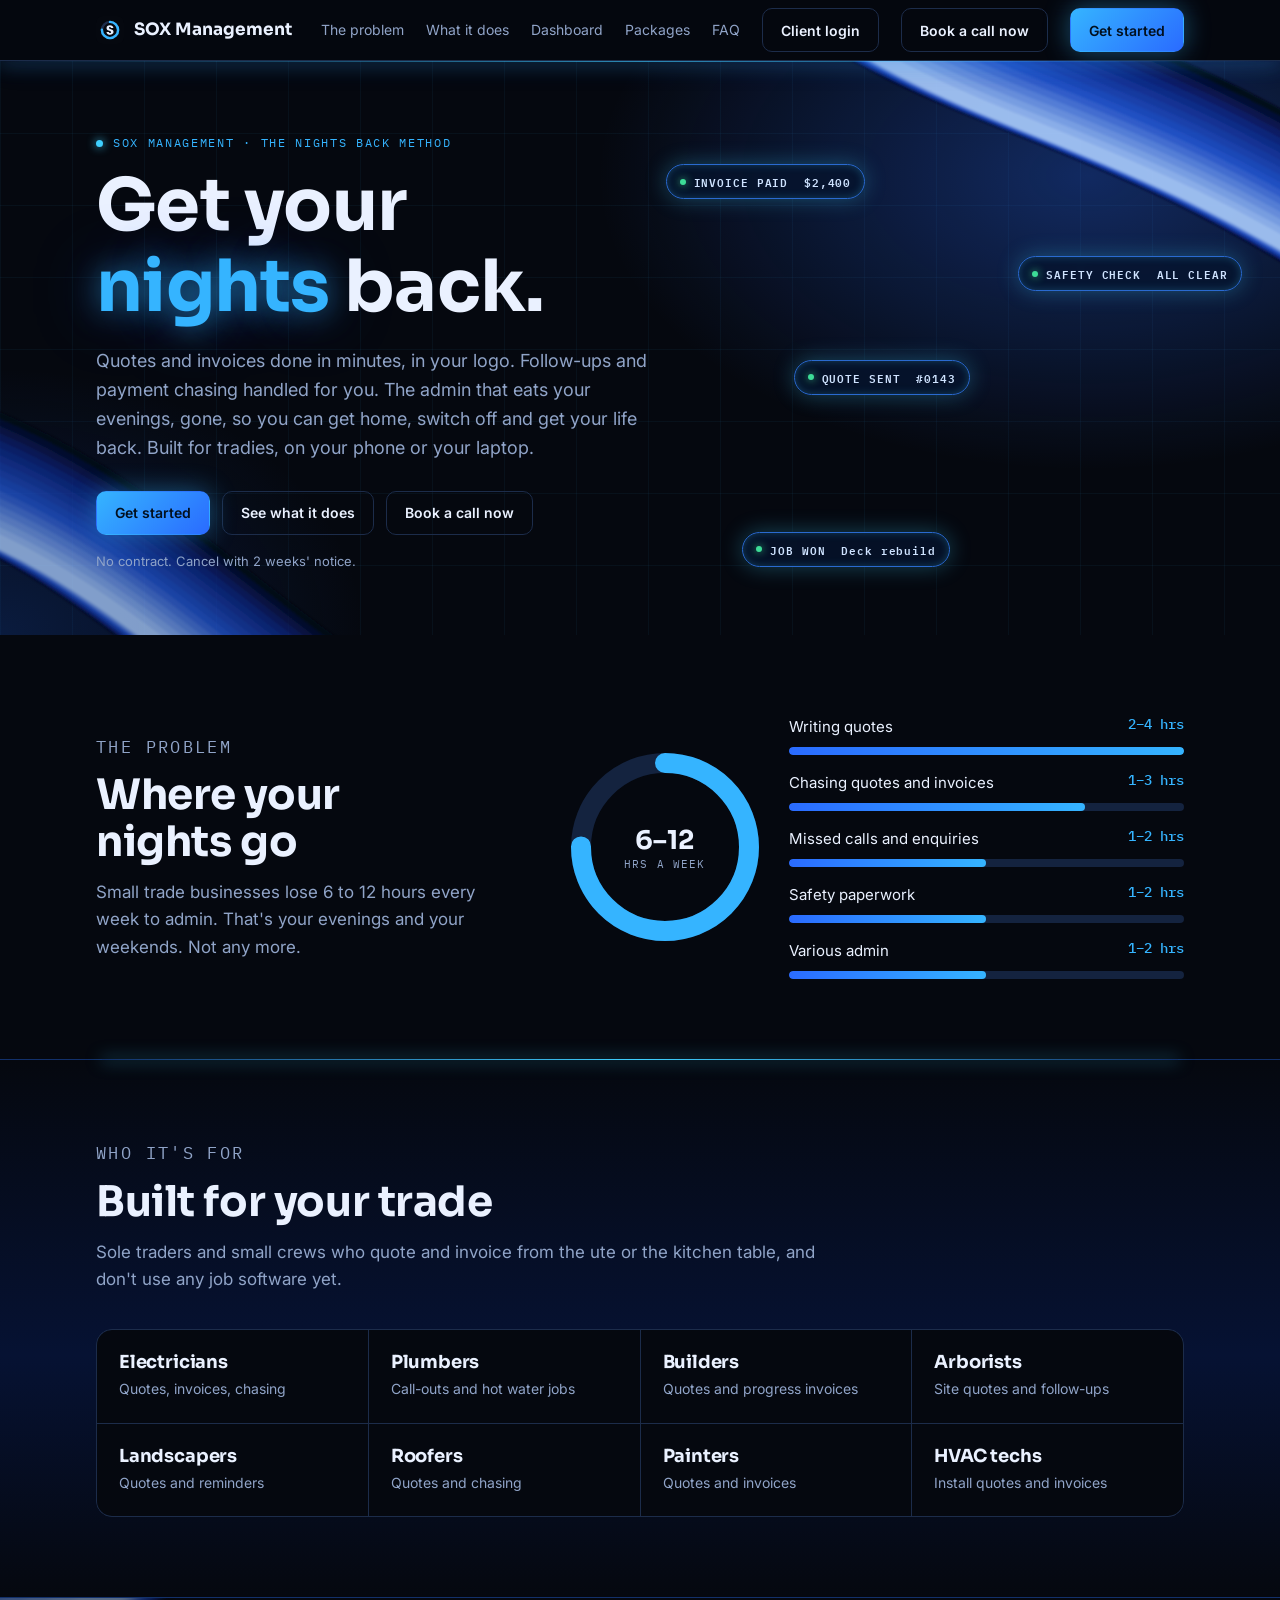
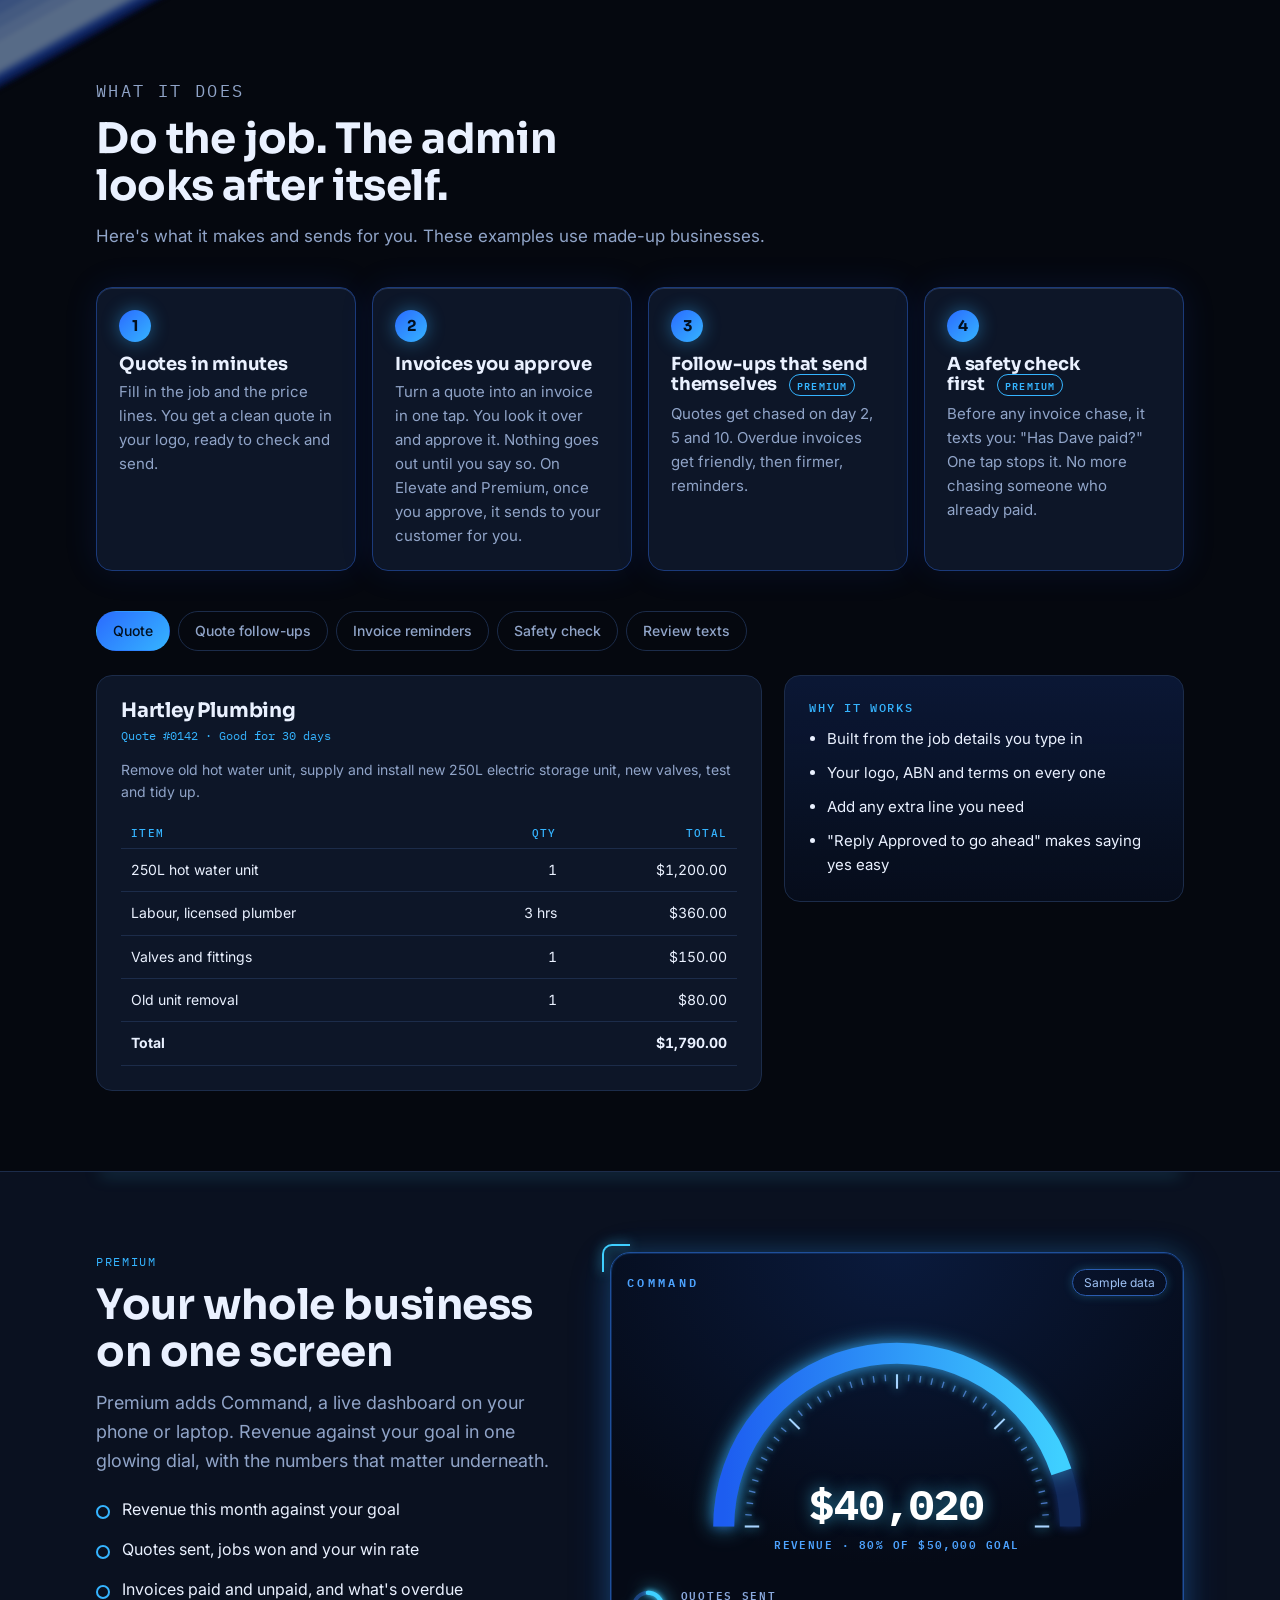
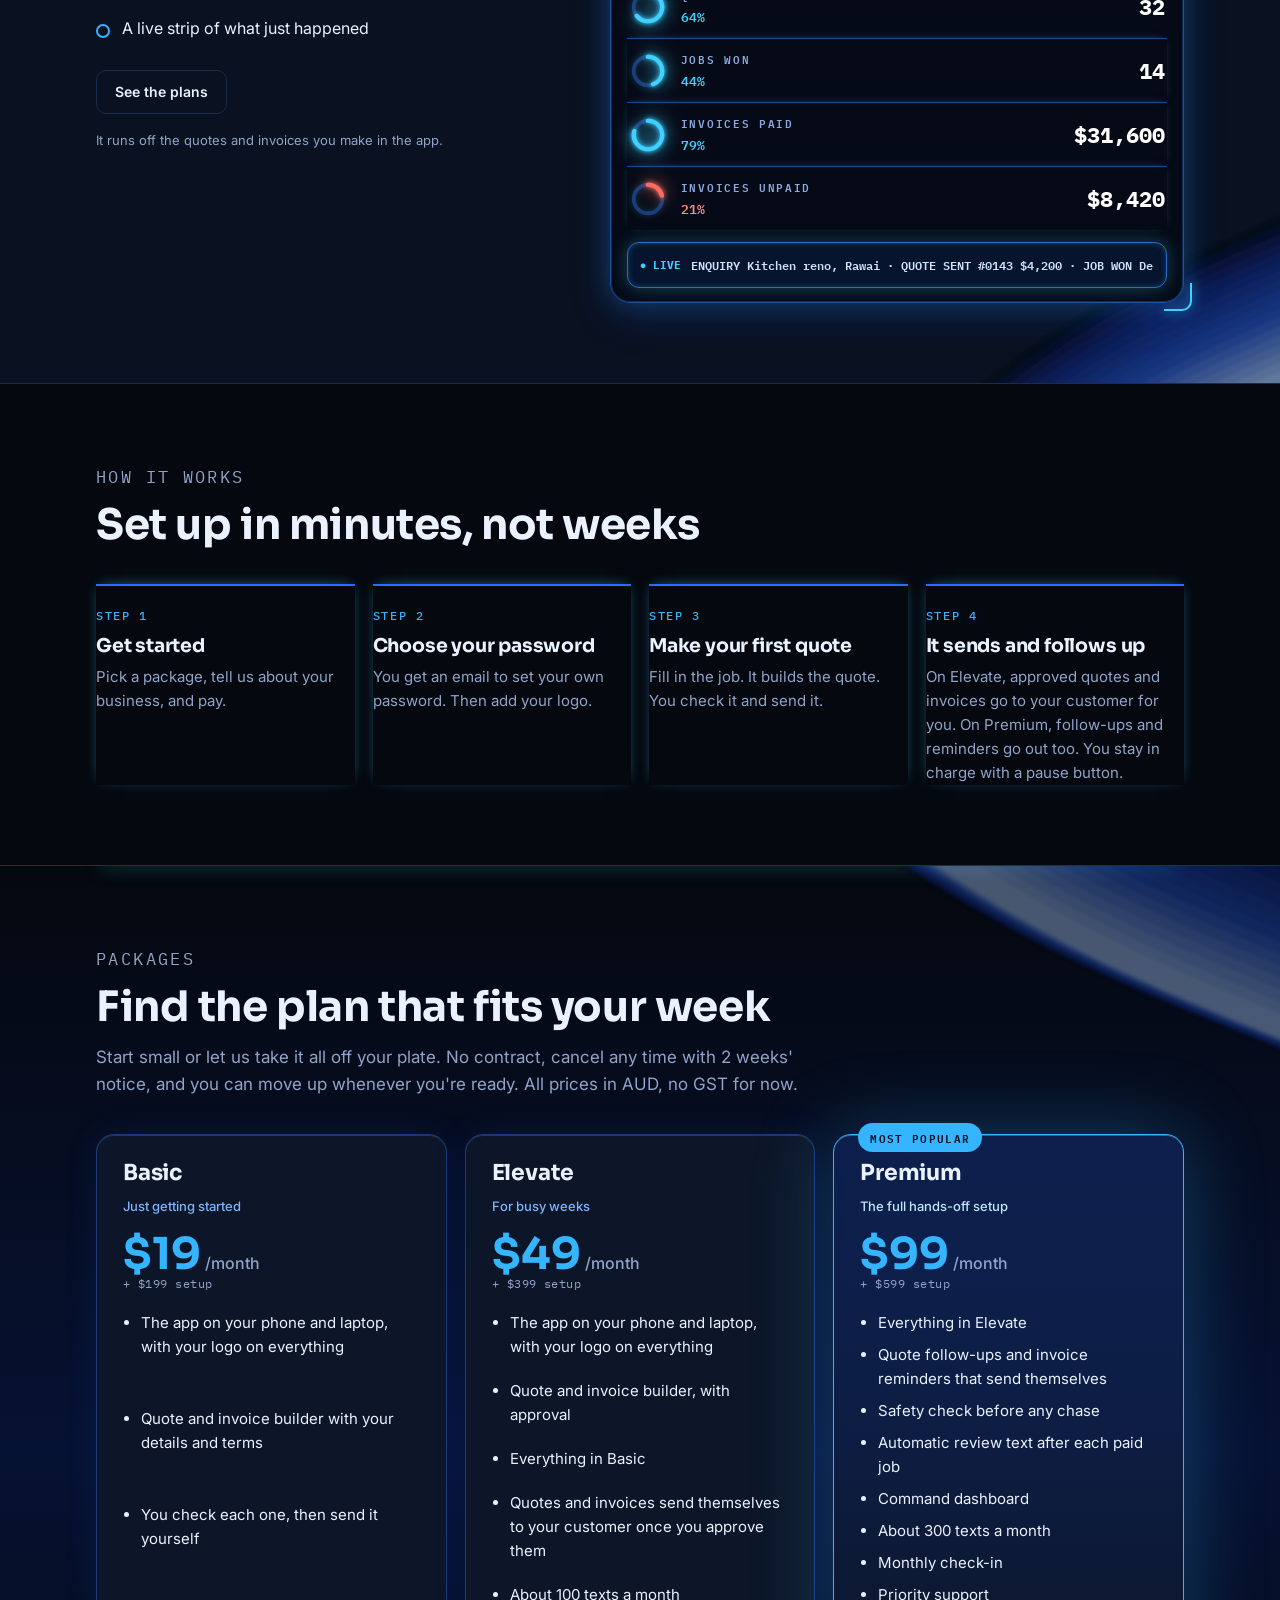
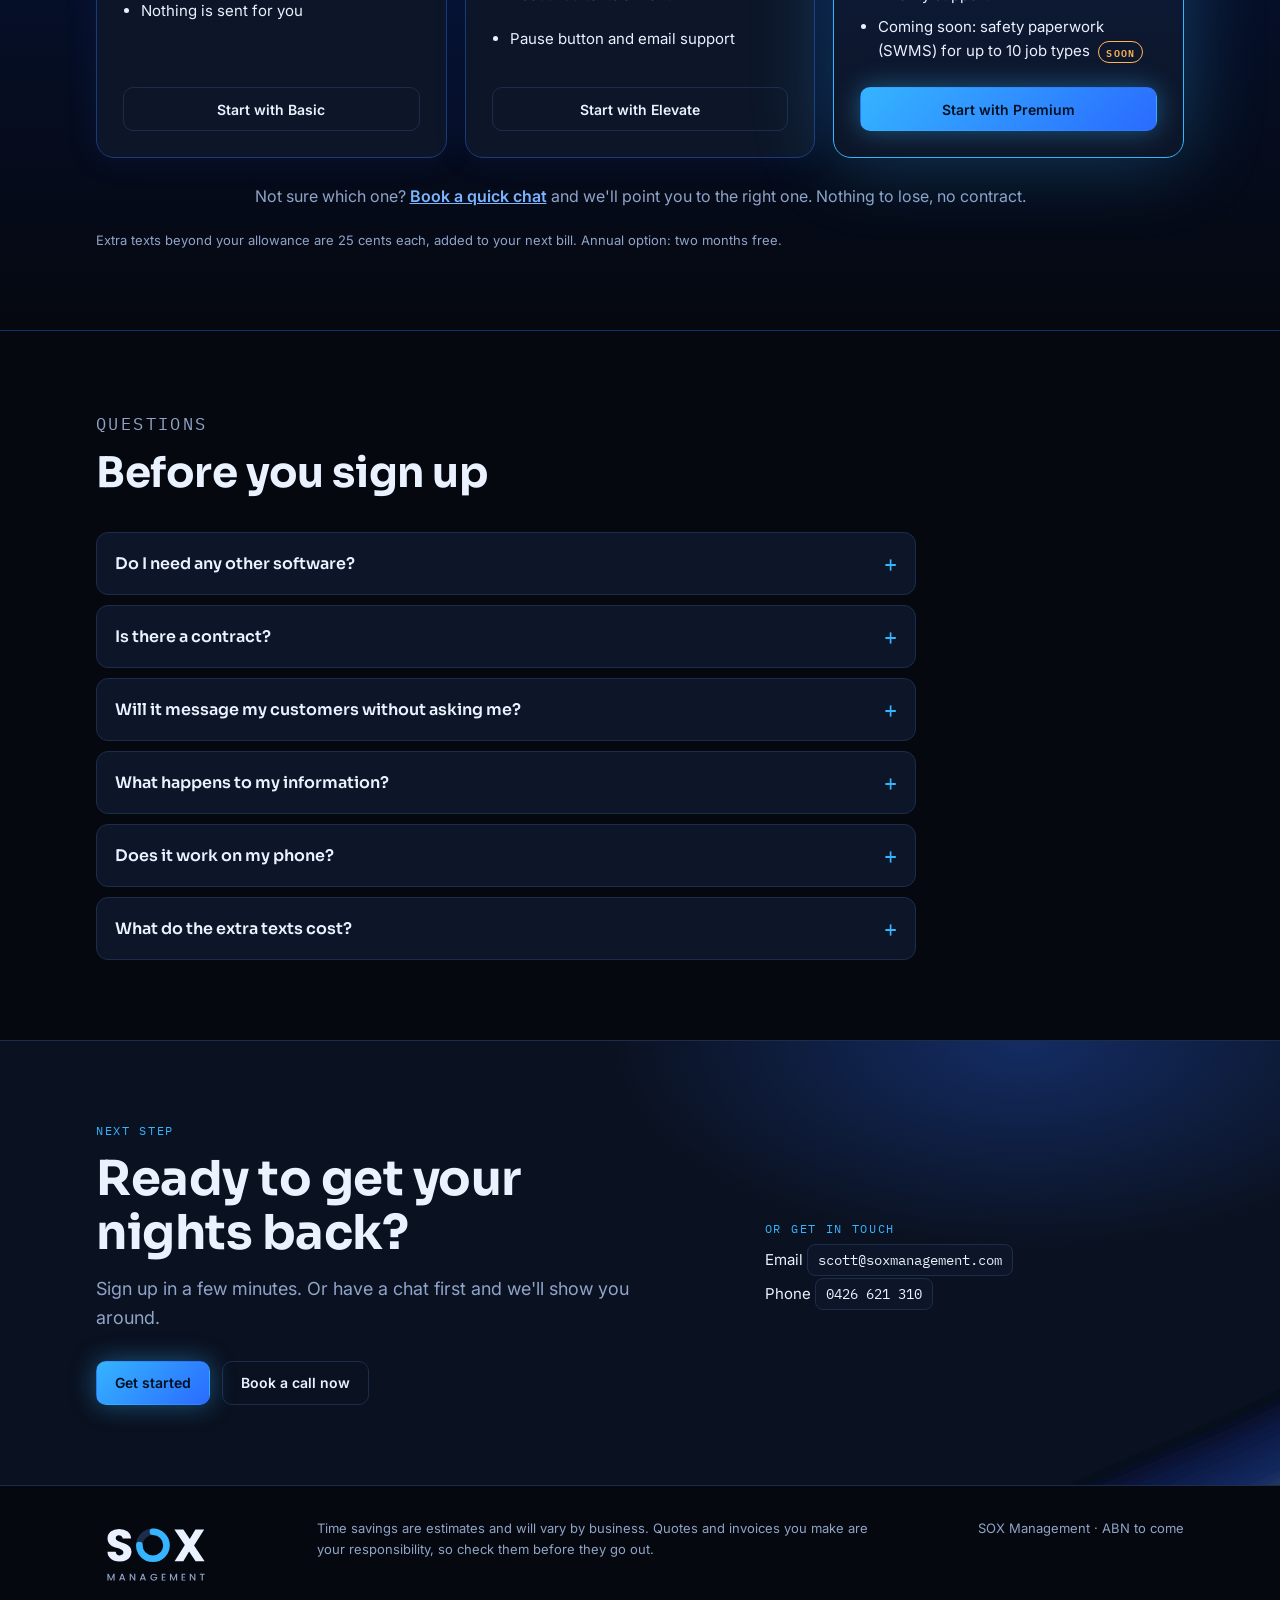
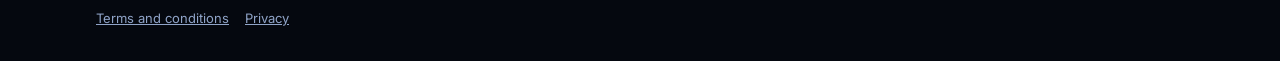
==== index.html @ 00dd7f97 "New look: silk ribbons, updated copy" ====
<!doctype html>
<html lang="en-AU">
<head>
<meta charset="utf-8">
<meta name="viewport" content="width=device-width, initial-scale=1, viewport-fit=cover">
<meta name="claude:viewport-fit-sides" content="cover">
<title>SOX Management | Quotes and invoices software for tradies</title>
<meta name="description" content="Simple software that gets tradies their nights back. Make quotes and invoices in your logo in minutes, and let the admin look after itself. Australian made, no contract.">
<link rel="canonical" href="https://soxmanagement.com/">
<meta property="og:type" content="website"><meta property="og:site_name" content="SOX Management"><meta property="og:url" content="https://soxmanagement.com/">
<meta property="og:title" content="SOX Management | Get your nights back"><meta property="og:description" content="Quotes and invoices in your logo, follow-ups that look after themselves. Simple software for Australian tradies. No contract.">
<link rel="stylesheet" href="https://fonts.googleapis.com/css2?family=Sora:wght@500;600;700&family=Inter:wght@400;500;600&family=IBM+Plex+Mono:wght@400;500&display=swap">
<link rel="icon" href="assets/sox-icon.svg" type="image/svg+xml">
<link rel="apple-touch-icon" href="assets/apple-touch-icon.png">
<link rel="stylesheet" href="assets/styles.css">
</head>
<body>
<header class="top">
  <div class="wrap">
    <a class="brand" href="#top" aria-label="SOX Management, home"><img class="mark" src="assets/sox-icon.svg" alt="" width="28" height="28"><span data-cfg="businessName">SOX Management</span></a>
    <button class="menu-btn" id="menuBtn" aria-expanded="false" aria-controls="nav">Menu</button>
    <nav class="nav" id="nav" aria-label="Main">
      <a href="#nights">The problem</a><a href="#what">What it does</a><a href="#dashboard">Dashboard</a><a href="#packages">Packages</a><a href="#faq">FAQ</a>
      <a class="btn btn-ghost" data-app href="#">Client login</a>
      <a class="btn btn-ghost" data-call href="call.html">Book a call now</a>
      <a class="btn btn-primary" href="start.html">Get started</a>
    </nav>
  </div>
</header>

<main id="top">
<div class="hero">
  <div class="fx" aria-hidden="true">
    <span class="ringfx r1"></span><span class="ringfx r2"></span>
    <span class="scan"></span>
    
    <span class="chipfx c1"><i></i>INVOICE PAID &nbsp;$2,400</span>
    <span class="chipfx c2"><i></i>QUOTE SENT &nbsp;#0143</span>
    <span class="chipfx c3"><i></i>JOB WON &nbsp;Deck rebuild</span>
    <span class="chipfx c4"><i></i>SAFETY CHECK &nbsp;ALL CLEAR</span>
  </div>
  <div class="wrap">
    <div>
      <p class="mono"><span class="pdot"></span>SOX Management · The Nights Back Method</p>
      <h1>Get your <em>nights</em> back.</h1>
      <p class="lede">Quotes and invoices done in minutes, in your logo. Follow-ups and payment chasing handled for you. The admin that eats your evenings, gone, so you can get home, switch off and get your life back. Built for tradies, on your phone or your laptop.</p>
      <div class="cta-row"><a class="btn btn-primary" href="start.html">Get started</a><a class="btn btn-ghost" href="#what">See what it does</a><a class="btn btn-ghost" data-call href="call.html">Book a call now</a></div>
      <p class="fine">No contract. Cancel with 2 weeks' notice.</p>
    </div>
  </div>
</div>

<section id="nights">
  <div class="wrap nights">
    <div class="sec-head" style="margin:0">
      <p class="mono">The problem</p>
      <h2>Where your nights go</h2>
      <p>Small trade businesses lose 6 to 12 hours every week to admin. That's your evenings and your weekends. Not any more.</p>
    </div>
    <div class="big-hrs"><div class="ring-wrap" id="hrsRing"></div><div class="hrs-list" id="hrsList"></div></div>
  </div>
</section>

<section class="band" id="trades">
  <div class="wrap">
    <div class="sec-head"><p class="mono">Who it's for</p><h2>Built for your trade</h2><p>Sole traders and small crews who quote and invoice from the ute or the kitchen table, and don't use any job software yet.</p></div>
    <div class="trades" id="tradeGrid"></div>
  </div>
</section>

<section id="what">
  <div class="wrap">
    <div class="sec-head"><p class="mono">What it does</p><h2>Do the job. The admin looks after itself.</h2><p>Here's what it makes and sends for you. These examples use made-up businesses.</p></div>
    <div class="feat">
      <div class="f"><span class="fi">1</span><h3>Quotes in minutes</h3><p>Fill in the job and the price lines. You get a clean quote in your logo, ready to check and send.</p></div>
      <div class="f"><span class="fi">2</span><h3>Invoices you approve</h3><p>Turn a quote into an invoice in one tap. You look it over and approve it. Nothing goes out until you say so. On Elevate and Premium, once you approve, it sends to your customer for you.</p></div>
      <div class="f"><span class="fi">3</span><h3>Follow-ups that send themselves <span class="soon tier">PREMIUM</span></h3><p>Quotes get chased on day 2, 5 and 10. Overdue invoices get friendly, then firmer, reminders.</p></div>
      <div class="f"><span class="fi">4</span><h3>A safety check first <span class="soon tier">PREMIUM</span></h3><p>Before any invoice chase, it texts you: "Has Dave paid?" One tap stops it. No more chasing someone who already paid.</p></div>
    </div>
    <div class="tabs" id="tabs" role="tablist" aria-label="Examples"></div>
    <div class="example" id="exampleBody" role="tabpanel" aria-live="polite"></div>
  </div>
</section>

<section class="band" id="dashboard">
  <div class="wrap dash">
    <div>
      <p class="mono">Premium</p>
      <div class="sec-head" style="margin:10px 0 0"><h2>Your whole business on one screen</h2></div>
      <p class="lede">Premium adds Command, a live dashboard on your phone or laptop. Revenue against your goal in one glowing dial, with the numbers that matter underneath.</p>
      <ul class="points">
        <li>Revenue this month against your goal</li>
        <li>Quotes sent, jobs won and your win rate</li>
        <li>Invoices paid and unpaid, and what's overdue</li>
        <li>A live strip of what just happened</li>
      </ul>
      <div class="cta-row"><a class="btn btn-ghost" href="#packages">See the plans</a></div>
      <p class="fine">It runs off the quotes and invoices you make in the app.</p>
    </div>
    <div class="portal-demo" id="bigCmd"></div>
  </div>
</section>

<section id="how">
  <div class="wrap">
    <div class="sec-head"><p class="mono">How it works</p><h2>Set up in minutes, not weeks</h2></div>
    <div class="steps">
      <div class="step"><span class="n">STEP 1</span><h3>Get started</h3><p>Pick a package, tell us about your business, and pay.</p></div>
      <div class="step"><span class="n">STEP 2</span><h3>Choose your password</h3><p>You get an email to set your own password. Then add your logo.</p></div>
      <div class="step"><span class="n">STEP 3</span><h3>Make your first quote</h3><p>Fill in the job. It builds the quote. You check it and send it.</p></div>
      <div class="step"><span class="n">STEP 4</span><h3>It sends and follows up</h3><p>On Elevate, approved quotes and invoices go to your customer for you. On Premium, follow-ups and reminders go out too. You stay in charge with a pause button.</p></div>
    </div>
  </div>
</section>

<section class="band" id="packages">
  <div class="wrap">
    <div class="sec-head"><p class="mono">Packages</p><h2>Find the plan that fits your week</h2><p>Start small or let us take it all off your plate. No contract, cancel any time with 2 weeks' notice, and you can move up whenever you're ready. All prices in AUD, no GST for now.</p></div>
    <div class="pkgs">
      <div class="pkg">
        <h3>Basic</h3><p class="tag">Just getting started</p>
        <div><div class="price">$19<span class="per"> /month</span></div><div class="price-note">+ $199 setup</div></div>
        <ul><li>The app on your phone and laptop, with your logo on everything</li><li>Quote and invoice builder with your details and terms</li><li>You check each one, then send it yourself</li><li>Nothing is sent for you</li></ul>
        <a class="btn btn-ghost" href="start.html?plan=basic">Start with Basic</a>
      </div>
      <div class="pkg">
        <h3>Elevate</h3><p class="tag">For busy weeks</p>
        <div><div class="price">$49<span class="per"> /month</span></div><div class="price-note">+ $399 setup</div></div>
        <ul><li>The app on your phone and laptop, with your logo on everything</li><li>Quote and invoice builder, with approval</li><li>Everything in Basic</li><li>Quotes and invoices send themselves to your customer once you approve them</li><li>About 100 texts a month</li><li>Pause button and email support</li></ul>
        <a class="btn btn-ghost" href="start.html?plan=elevate">Start with Elevate</a>
      </div>
      <div class="pkg pop">
        <span class="badge">MOST POPULAR</span>
        <h3>Premium</h3><p class="tag">The full hands-off setup</p>
        <div><div class="price">$99<span class="per"> /month</span></div><div class="price-note">+ $599 setup</div></div>
        <ul><li>Everything in Elevate</li><li>Quote follow-ups and invoice reminders that send themselves</li><li>Safety check before any chase</li><li>Automatic review text after each paid job</li><li>Command dashboard</li><li>About 300 texts a month</li><li>Monthly check-in</li><li>Priority support</li><li>Coming soon: safety paperwork (SWMS) for up to 10 job types <span class="soon">SOON</span></li></ul>
        <a class="btn btn-primary" href="start.html?plan=premium">Start with Premium</a>
      </div>
    </div>
    <p class="reassure">Not sure which one? <a href="call.html" data-call>Book a quick chat</a> and we'll point you to the right one. Nothing to lose, no contract.</p>
    <p class="fine" style="margin-top:20px">Extra texts beyond your allowance are 25 cents each, added to your next bill. Annual option: two months free.</p>
  </div>
</section>

<section id="faq">
  <div class="wrap">
    <div class="sec-head"><p class="mono">Questions</p><h2>Before you sign up</h2></div>
    <div class="faq">
      <details><summary>Do I need any other software?</summary><p>No. This is the software. It's made for tradies who use nothing yet, just a phone and a notebook. If you already use a job app you're happy with, keep it.</p></details>
      <details><summary>Is there a contract?</summary><p>No. Every package runs month to month. Cancel any time with 2 weeks' notice by email.</p></details>
      <details><summary>Will it message my customers without asking me?</summary><p>You approve every invoice before it goes live. Before we chase an invoice, we text you to check it hasn't been paid. You can pause everything with one button.</p></details>
      <details><summary>What happens to my information?</summary><p>It's yours. We only use it to run the service, we never sell it, and other clients can't see it. Only the companies we need to run it (hosting, texts, email and payments) handle it. Read the <a href="terms.html">terms</a> and <a href="privacy.html">privacy policy</a>.</p></details>
      <details><summary>Does it work on my phone?</summary><p>Yes. It works on any phone, tablet or laptop in your browser. Nothing to download.</p></details>
      <details><summary>What do the extra texts cost?</summary><p>Elevate includes about 100 texts a month and Premium about 300. Basic doesn't send any. After that it's 25 cents a text, added to your next bill. We warn you before you get there.</p></details>
    </div>
  </div>
</section>

<section class="book" id="book">
  <div class="wrap">
    <div>
      <p class="mono">Next step</p>
      <h2 style="margin:12px 0 16px">Ready to get your nights back?</h2>
      <p class="lede">Sign up in a few minutes. Or have a chat first and we'll show you around.</p>
      <div class="cta-row"><a class="btn btn-primary" href="start.html">Get started</a><a class="btn btn-ghost" data-call href="call.html">Book a call now</a></div>
    </div>
    <div class="contact"><span class="mono">Or get in touch</span><span>Email <code data-cfg="email"></code></span><span>Phone <code data-cfg="phone"></code></span></div>
  </div>
</section>
</main>

<footer>
  <div class="wrap">
    <img class="foot-logo" src="assets/sox-logo-dark.svg" alt="SOX Management" width="120" height="74">
    <p>Time savings are estimates and will vary by business. Quotes and invoices you make are your responsibility, so check them before they go out.</p>
    <p><span data-cfg="businessName"></span> · <span data-cfg="abn"></span></p>
    <div class="flinks"><a href="terms.html">Terms and conditions</a><a href="privacy.html">Privacy</a></div>
  </div>
</footer>

<script src="assets/config.js"></script>
<script src="assets/rings.js"></script>
<script src="assets/command.js"></script>
<script src="assets/site.js"></script>
</body>
</html>
---- assets/styles.css ----
/* Layout: one dark, glowing page. Wheels are the motif. Sections alternate between open bands and a few contained panels. */
:root{
  --bg:#05080F; --bg2:#0A1120; --panel:#0D1628; --panel2:#121E36; --line:#1C2C4A;
  --fg:#EAF1FF; --muted:#90A4C8; --accent:#35B4FF; --accent2:#2A6BFF; --cyan:#7BE9FF;
  --good:#3DDC97; --warn:#FFB454; --bad:#FF6B78; --ring-dim:#14233F;
  --f-display:'Sora',system-ui,-apple-system,'Segoe UI',sans-serif;
  --f-body:'Inter',system-ui,-apple-system,'Segoe UI',sans-serif;
  --f-mono:'IBM Plex Mono',ui-monospace,Menlo,Consolas,monospace;
  color-scheme:dark;
}
*{box-sizing:border-box}
[hidden]{display:none!important}
html{scroll-behavior:smooth}
body{margin:0;background:var(--bg);color:var(--fg);font:16px/1.6 var(--f-body);-webkit-font-smoothing:antialiased}
body::before{content:"";position:fixed;inset:0 0 auto;height:env(safe-area-inset-top,0px);z-index:60;background:var(--bg)}
h1,h2,h3{font-family:var(--f-display);line-height:1.12;margin:0;text-wrap:balance;letter-spacing:-.01em}
p{margin:0}
a{color:var(--accent)}
:focus-visible{outline:2px solid var(--cyan);outline-offset:3px;border-radius:4px}
.wrap{max-width:1120px;margin:0 auto;padding-left:max(16px,env(safe-area-inset-left,0px));padding-right:max(16px,env(safe-area-inset-right,0px))}
.mono{font-family:var(--f-mono);font-size:12px;letter-spacing:.14em;text-transform:uppercase;color:var(--accent)}
.muted{color:var(--muted)}

/* header */
.top{position:sticky;top:env(safe-area-inset-top,0px);z-index:50;background:rgba(5,8,15,.86);backdrop-filter:blur(10px);border-bottom:1px solid var(--line)}
.top .wrap{display:flex;align-items:center;gap:20px;min-height:60px;flex-wrap:wrap}
.brand{font-family:var(--f-display);font-weight:700;font-size:17px;color:var(--fg);text-decoration:none;display:flex;align-items:center;gap:10px}
.brand .mark{width:22px;height:22px;flex:none}
.nav{display:flex;gap:22px;margin-left:auto;align-items:center}
.nav a{color:var(--muted);text-decoration:none;font-size:14px}
.nav a:hover{color:var(--fg)}
.btn{display:inline-flex;align-items:center;justify-content:center;gap:8px;border-radius:10px;padding:11px 18px;font:600 14px var(--f-body);text-decoration:none;border:1px solid transparent;cursor:pointer;min-height:44px}
.btn-primary{background:linear-gradient(135deg,var(--accent),var(--accent2));color:#02101F}
.btn-primary:hover{filter:brightness(1.1)}
.btn-ghost{background:transparent;color:var(--fg);border-color:var(--line)}
.btn-ghost:hover{border-color:var(--accent)}
.menu-btn{display:none;margin-left:auto;background:none;border:1px solid var(--line);color:var(--fg);border-radius:8px;min-height:44px;padding:0 14px;font:500 14px var(--f-body)}

/* hero */
.hero{position:relative;overflow:hidden;padding-block:72px 64px;background:
  radial-gradient(700px 420px at 85% 20%,rgba(42,107,255,.34),transparent 70%),
  radial-gradient(520px 380px at 0% 100%,rgba(20,70,170,.30),transparent 70%),
  linear-gradient(rgba(53,180,255,.05) 1px,transparent 1px) 0 0/72px 72px,
  linear-gradient(90deg,rgba(53,180,255,.05) 1px,transparent 1px) 0 0/72px 72px,var(--bg)}
.hero .wrap{display:grid;grid-template-columns:1.1fr .9fr;gap:48px;align-items:center}
.hero h1{font-size:clamp(40px,6.4vw,72px);font-weight:700;margin:14px 0 20px}
.hero h1 em{font-style:normal;color:var(--accent)}
.lede{font-size:18px;color:var(--muted);max-width:52ch}
.cta-row{display:flex;gap:12px;flex-wrap:wrap;margin-top:28px}
.fine{font-size:13px;color:var(--muted);margin-top:16px}
.snap{background:linear-gradient(180deg,var(--panel2),var(--panel));border:1px solid var(--line);border-radius:18px;padding:22px;box-shadow:0 0 60px rgba(53,180,255,.14)}
.snap-head{display:flex;justify-content:space-between;align-items:center;margin-bottom:14px}
.chip{font:500 11px var(--f-mono);letter-spacing:.12em;text-transform:uppercase;border:1px solid var(--line);border-radius:99px;padding:4px 10px;color:var(--muted)}
.snap-main{display:grid;grid-template-columns:150px 1fr;gap:18px;align-items:center}
.ring-wrap{position:relative;width:100%;aspect-ratio:1}
.ring{display:block;width:100%;height:100%}


.ring-mid{position:absolute;inset:0;display:grid;place-content:center;text-align:center}
.ring-mid b{font:700 26px var(--f-display)}
.ring-mid span{font:11px var(--f-mono);letter-spacing:.1em;color:var(--muted);text-transform:uppercase}
.kv{display:grid;gap:10px}
.kv div{display:flex;justify-content:space-between;gap:10px;border-bottom:1px solid var(--line);padding-bottom:8px;font-size:14px}
.kv b{font-variant-numeric:tabular-nums}
.snap-rings{display:grid;grid-template-columns:repeat(3,1fr);gap:12px;margin-top:18px}
.snap-rings .mini{text-align:center}
.mini .ring-wrap{width:64px;margin:0 auto 6px}
.mini small{display:block;font:11px var(--f-mono);color:var(--muted);letter-spacing:.06em;text-transform:uppercase}

/* sections */
section{padding-block:80px}
.sec-head{max-width:720px;margin-bottom:36px}
.sec-head h2{font-size:clamp(28px,4vw,42px);margin:10px 0 14px}
.sec-head p{color:var(--muted);font-size:17px}
.band{background:var(--bg2);border-block:1px solid var(--line)}

/* where nights go */
.nights{display:grid;grid-template-columns:.8fr 1.2fr;gap:56px;align-items:center}
.big-hrs{display:grid;grid-template-columns:200px 1fr;gap:24px;align-items:center}
.hrs-list{display:grid;gap:16px}
.hrs-row .row{display:flex;justify-content:space-between;gap:12px;font-size:15px}
.hrs-row b{font:500 14px var(--f-mono);color:var(--accent);font-variant-numeric:tabular-nums;white-space:nowrap}
.bar{height:8px;border-radius:99px;background:var(--ring-dim);margin-top:8px;overflow:hidden}
.bar i{display:block;height:100%;border-radius:99px;background:linear-gradient(90deg,var(--accent2),var(--accent))}

/* trades */
.trades{display:grid;grid-template-columns:repeat(4,1fr);gap:1px;background:var(--line);border:1px solid var(--line);border-radius:16px;overflow:hidden}
.trade{background:var(--bg);padding:22px}
.trade h3{font-size:18px;margin-bottom:6px}
.trade p{color:var(--muted);font-size:14px}

/* examples */
.tabs{display:flex;gap:8px;overflow-x:auto;padding-bottom:6px;margin-bottom:18px;scrollbar-width:thin}
.tab{flex:none;background:transparent;border:1px solid var(--line);color:var(--muted);border-radius:99px;padding:9px 16px;font:500 14px var(--f-body);cursor:pointer;min-height:40px}
.tab[aria-selected="true"]{background:linear-gradient(135deg,var(--accent2),var(--accent));color:#02101F;border-color:transparent}
.example{display:grid;grid-template-columns:1.25fr .75fr;gap:22px;min-width:0}
.doc{background:var(--panel);border:1px solid var(--line);border-radius:16px;padding:24px;min-width:0}
.doc h3{font-size:20px}
.doc .sub{font:12px var(--f-mono);color:var(--accent);margin:6px 0 16px}
.msgs{display:grid;gap:12px}
.msg{background:var(--bg2);border:1px solid var(--line);border-radius:12px;padding:14px 16px}
.msg .lab{font:500 11px var(--f-mono);letter-spacing:.12em;text-transform:uppercase;color:var(--accent);margin-bottom:6px}
.msg p{font-size:15px}
.scroll{overflow-x:auto}
table{width:100%;border-collapse:collapse;font-size:14px}
th{text-align:left;font:500 11px var(--f-mono);letter-spacing:.12em;text-transform:uppercase;color:var(--accent);padding:8px 10px;border-bottom:1px solid var(--line);white-space:nowrap}
td{padding:10px;border-bottom:1px solid var(--line);vertical-align:top}
td.num,th.num{text-align:right;font-variant-numeric:tabular-nums}
.why{background:linear-gradient(180deg,rgba(42,107,255,.16),rgba(42,107,255,.05));border:1px solid var(--line);border-radius:16px;padding:24px;align-self:start}
.why h4{margin:0 0 12px;font:500 12px var(--f-mono);letter-spacing:.14em;text-transform:uppercase;color:var(--accent)}
.why ul{margin:0;padding-left:18px;display:grid;gap:10px;font-size:15px}

/* dashboard section */
.dash{display:grid;grid-template-columns:.9fr 1.1fr;gap:44px;align-items:start}
.points{display:grid;gap:14px;margin-top:22px;padding:0;list-style:none}
.points li{display:flex;gap:12px;font-size:16px}
.points li::before{content:"";flex:none;width:10px;height:10px;margin-top:8px;border-radius:50%;border:2px solid var(--accent)}
.portal-demo{background:linear-gradient(180deg,var(--panel2),var(--panel));border:1px solid var(--line);border-radius:18px;padding:20px;min-width:0;box-shadow:0 0 60px rgba(42,107,255,.16)}
.tiles{display:grid;grid-template-columns:repeat(3,1fr);gap:10px}
.tile{background:var(--bg2);border:1px solid var(--line);border-radius:12px;padding:12px;text-align:left;color:var(--fg);cursor:pointer;font:inherit;display:grid;gap:6px;justify-items:start}
.tile:hover{border-color:var(--accent)}
.tile[aria-pressed="true"]{border-color:var(--accent);background:rgba(53,180,255,.10)}
.tile .ring-wrap{width:52px}
.tile b{font:700 17px var(--f-display);font-variant-numeric:tabular-nums}
.tile small{font:11px var(--f-mono);letter-spacing:.06em;text-transform:uppercase;color:var(--muted)}
.drill{margin-top:14px;border-top:1px solid var(--line);padding-top:12px}
.drill h4{margin:0 0 8px;font:500 12px var(--f-mono);letter-spacing:.14em;text-transform:uppercase;color:var(--accent)}
.pill{display:inline-block;border-radius:99px;padding:3px 10px;font:500 12px var(--f-body);white-space:nowrap;border:1px solid var(--line);color:var(--muted)}
.pill.good{color:var(--good);border-color:rgba(61,220,151,.4);background:rgba(61,220,151,.08)}
.pill.warn{color:var(--warn);border-color:rgba(255,180,84,.4);background:rgba(255,180,84,.08)}
.pill.bad{color:var(--bad);border-color:rgba(255,107,120,.4);background:rgba(255,107,120,.08)}
.pill.info{color:var(--accent);border-color:rgba(53,180,255,.4);background:rgba(53,180,255,.08)}

/* process */
.steps{display:grid;grid-template-columns:repeat(4,1fr);gap:18px;counter-reset:s}
.step{border-top:2px solid var(--accent2);padding-top:16px}
.step .n{font:500 12px var(--f-mono);color:var(--accent);letter-spacing:.14em}
.step h3{font-size:19px;margin:8px 0}
.step p{color:var(--muted);font-size:15px}
.effort{margin-top:28px;font-size:18px}

/* packages */
.pkgs{display:grid;grid-template-columns:repeat(3,1fr);gap:18px;align-items:stretch}
.pkg{background:var(--panel);border:1px solid var(--line);border-radius:18px;padding:26px;display:flex;flex-direction:column;gap:14px;min-width:0;position:relative}
.pkg.pop{border-color:var(--accent);background:linear-gradient(180deg,rgba(42,107,255,.2),var(--panel));box-shadow:0 0 50px rgba(53,180,255,.18)}
.badge{position:absolute;top:-12px;left:24px;background:var(--accent);color:#02101F;font:600 11px var(--f-mono);letter-spacing:.12em;padding:5px 12px;border-radius:99px}
.pkg h3{font-size:22px}
.price{font:700 44px var(--f-display);color:var(--accent);line-height:1}
.price-note{font:12px var(--f-mono);color:var(--muted);letter-spacing:.04em}
.pkg ul{margin:6px 0 10px;padding-left:18px;display:grid;gap:8px;font-size:15px;flex:1}
.pkg .btn{width:100%}

/* faq */
.faq{display:grid;gap:10px;max-width:820px}
details{border:1px solid var(--line);border-radius:12px;background:var(--panel);padding:0 18px}
summary{cursor:pointer;padding:16px 0;font:600 16px var(--f-display);list-style:none;display:flex;justify-content:space-between;gap:12px;min-height:44px;align-items:center}
summary::-webkit-details-marker{display:none}
summary::after{content:"+";color:var(--accent);font:400 22px var(--f-mono)}
details[open] summary::after{content:"\2212"}
details p{padding:0 0 16px;color:var(--muted);font-size:15px}

/* book + footer */
.book{background:radial-gradient(600px 300px at 80% 0%,rgba(42,107,255,.3),transparent 70%),var(--bg2);border-top:1px solid var(--line)}
.book .wrap{display:grid;grid-template-columns:1.2fr .8fr;gap:40px;align-items:center}
.book h2{font-size:clamp(30px,4.4vw,48px)}
.contact{display:grid;gap:10px;font-size:15px}
.contact code{font:14px var(--f-mono);color:var(--fg);background:var(--panel);border:1px solid var(--line);border-radius:8px;padding:6px 10px;user-select:all;word-break:break-all}
footer{padding-block:32px;border-top:1px solid var(--line);color:var(--muted);font-size:13px}
footer .wrap{display:flex;gap:16px 32px;flex-wrap:wrap;justify-content:space-between}
footer p{max-width:70ch}

@media (max-width:900px){
  .hero .wrap,.nights,.dash,.book .wrap,.example{grid-template-columns:1fr}
  .trades{grid-template-columns:repeat(2,1fr)}
  .steps{grid-template-columns:repeat(2,1fr)}
  .pkgs{grid-template-columns:1fr}
  .hero{padding-block:48px 44px}
  section{padding-block:56px}
  .menu-btn{display:inline-flex;align-items:center}
  .nav{display:none;width:100%;flex-direction:column;align-items:stretch;gap:0;margin:0;padding-bottom:12px}
  .nav.open{display:flex}
  .nav a{padding:12px 0;border-top:1px solid var(--line)}
}
@media (max-width:520px){
  .snap-main{grid-template-columns:110px 1fr}
  .big-hrs{grid-template-columns:1fr}
  .big-hrs .ring-wrap{max-width:180px}
  .steps{grid-template-columns:1fr}
  .tiles{grid-template-columns:repeat(2,1fr)}
  .trades{grid-template-columns:1fr}
}
@media (prefers-reduced-motion:reduce){html{scroll-behavior:auto}}

/* legal pages */
.legal{padding-block:56px 72px}
.legal .doc{max-width:720px}
.legal h1{font-size:clamp(30px,5vw,44px);margin:10px 0 12px}
.legal h2{font-size:22px;margin:36px 0 10px}
.legal p,.legal li{color:var(--muted);font-size:16px;line-height:1.7}
.legal p+p{margin-top:12px}
.legal ul{margin:10px 0 0;padding-left:22px;display:grid;gap:6px}
.legal a{color:var(--accent)}
.legal .upd{color:var(--muted);font-size:13px}
footer .flinks{display:flex;gap:16px}
footer .flinks a{color:var(--muted)}
.legal ul+p{margin-top:14px}

.brand .mark{width:28px;height:28px;border-radius:7px}
footer .foot-logo{width:120px;height:auto;flex:none}

/* ---- software version additions ---- */
.eyebrow{font:600 12px/1 var(--f-mono);letter-spacing:.28em;color:var(--accent)}
.price .per{font:500 16px var(--f-body);color:var(--muted)}
.soon{display:inline-block;font:600 10px var(--f-mono);letter-spacing:.12em;border:1px solid var(--warn);color:var(--warn);border-radius:99px;padding:1px 7px;margin-left:4px;vertical-align:middle}
.feat{display:grid;grid-template-columns:repeat(4,1fr);gap:16px;margin-bottom:40px}
.feat .f{background:var(--panel);border:1px solid var(--line);border-radius:16px;padding:22px}
.feat .fi{display:grid;place-items:center;width:32px;height:32px;border-radius:50%;background:linear-gradient(135deg,var(--accent2),var(--accent));color:#02101F;font:700 15px var(--f-display);margin-bottom:12px;box-shadow:0 0 18px rgba(53,180,255,.45)}
.feat h3{font-size:18px;margin-bottom:6px}.feat p{color:var(--muted);font-size:15px}
/* Command */
.cm-h{display:flex;justify-content:space-between;align-items:center;gap:10px}
.cm-g{position:relative;max-width:420px;margin:10px auto 0}.cm-g svg{display:block;width:100%;height:auto;overflow:visible}
.gtrack{fill:none;stroke:#12295a;stroke-width:16;filter:drop-shadow(0 0 4px rgba(42,107,255,.4))}
.gval{fill:none;stroke-width:16;filter:drop-shadow(0 0 8px rgba(123,233,255,.7))}
.gtk{stroke:#4a74c0;stroke-width:1;filter:drop-shadow(0 0 2px rgba(123,233,255,.8))}.gtk.big{stroke:#a9d4ff;stroke-width:1.6;filter:drop-shadow(0 0 4px rgba(123,233,255,.95))}
.cm-read{position:absolute;left:0;right:0;bottom:2px;text-align:center}
.cm-big{font:700 clamp(30px,9vw,42px)/1 var(--f-mono);color:#fff;text-shadow:0 0 16px rgba(123,233,255,.55);font-variant-numeric:tabular-nums}
.cm-cap{font:600 10.5px var(--f-mono);letter-spacing:.14em;color:var(--accent);margin-top:8px}
.cm-rows{margin-top:20px;display:grid}
.cm-row{display:flex;align-items:center;gap:14px;padding:10px 2px;border-top:1px solid #1b4a8f;box-shadow:0 -1px 8px -4px rgba(123,233,255,.5)}.cm-row:first-child{border-top:0;box-shadow:none}
.cm-ring{width:38px;height:38px;flex:none;overflow:visible}.cm-ring .rt{fill:none;stroke:#1a3d7a;stroke-width:4}
.cm-ring .rv{fill:none;stroke:#7BE9FF;stroke-width:4.5;stroke-linecap:round;filter:drop-shadow(0 0 3px #7BE9FF) drop-shadow(0 0 9px rgba(123,233,255,.85))}
.cm-ring.hot .rv{stroke:#ff6a5c;filter:drop-shadow(0 0 3px #ff6a5c) drop-shadow(0 0 9px rgba(255,106,92,.85))}
.cm-l{flex:1;min-width:0}.cm-k{font:600 10.5px var(--f-mono);letter-spacing:.16em;color:#8aa9de}.cm-p{font:600 13px var(--f-mono);color:var(--cyan);margin-top:2px}.cm-p.hot{color:#ff8a80}
.cm-v{font:700 22px var(--f-mono);color:#fff;font-variant-numeric:tabular-nums}
.cm-tick{display:flex;align-items:center;gap:10px;margin-top:12px;border:1px solid #2a6ad0;border-radius:12px;padding:9px 12px;background:#06142e;box-shadow:0 0 18px rgba(53,180,255,.3),0 0 6px rgba(53,180,255,.25) inset}
.live{font:700 11px var(--f-mono);color:var(--cyan);white-space:nowrap}.tk-win{overflow:hidden;flex:1;min-width:0}
.tk-run{display:inline-block;white-space:nowrap;font:600 12px var(--f-mono);color:#cfe3ff;animation:tkrun 30s linear infinite}
@keyframes tkrun{from{transform:translateX(0)}to{transform:translateX(-50%)}}
.cm.compact .cm-rows{margin-top:14px}.cm.compact .cm-row{padding:7px 2px}.cm.compact .cm-v{font-size:18px}
@media (prefers-reduced-motion:no-preference){.cm-ring .rv{animation:ringpulse 3s ease-in-out infinite}}
@keyframes ringpulse{50%{filter:drop-shadow(0 0 4px #7BE9FF) drop-shadow(0 0 14px rgba(123,233,255,1))}}
@media (prefers-reduced-motion:reduce){.tk-run{animation:none;white-space:normal}}
@media (min-width:901px){#bigCmd .cm{display:grid;grid-template-columns:1fr 1fr;column-gap:28px;align-items:center}#bigCmd .cm-h,#bigCmd .cm-tick{grid-column:1/-1}#bigCmd .cm-rows{margin-top:0}}
@media (max-width:900px){.feat{grid-template-columns:repeat(2,1fr)}}
@media (max-width:520px){.feat{grid-template-columns:1fr}}
.pkg ul{padding-left:18px}
.terms{display:grid;gap:14px;margin:24px 0}
.tc{display:flex;gap:16px;background:var(--panel);border:1px solid var(--line);border-radius:14px;padding:18px}
.tc .n{flex:none;display:grid;place-items:center;width:32px;height:32px;border-radius:50%;background:linear-gradient(135deg,var(--accent2),var(--accent));color:#02101F;font:700 15px var(--f-display)}
.legal .tc h2{margin:0 0 4px;font-size:19px}.tc>div{min-width:0}
/* start page */
.start{padding-block:48px 72px}
.start h1{font-size:clamp(30px,5vw,44px);margin:10px 0 10px}
.picks{display:grid;grid-template-columns:repeat(3,1fr);gap:14px;margin:26px 0}
.pick{position:relative;text-align:left;background:var(--panel);border:2px solid var(--line);border-radius:16px;padding:18px;color:var(--fg);cursor:pointer;font:inherit;min-width:0}
.pick[aria-pressed="true"]{border-color:var(--accent);box-shadow:0 0 28px rgba(53,180,255,.3)}
.pick b{font:700 20px var(--f-display);display:block}.pick .pp{font:600 15px var(--f-mono);color:var(--cyan);margin:6px 0}.pick span.d{color:var(--muted);font-size:14px;display:block}
.form{display:grid;gap:16px;background:var(--panel);border:1px solid var(--line);border-radius:16px;padding:22px}
.form .two{display:grid;grid-template-columns:1fr 1fr;gap:16px}
.form label.f{display:grid;gap:6px;font-size:14px;color:var(--muted);min-width:0}
.form input[type=text],.form input[type=email],.form input[type=tel],.form select{width:100%;min-height:46px;background:var(--bg);border:1px solid var(--line);border-radius:10px;color:var(--fg);padding:0 12px;font:16px var(--f-body)}
.form input:focus,.form select:focus{outline:2px solid var(--accent);outline-offset:1px}
.ticks{display:grid;gap:12px;border-top:1px solid var(--line);padding-top:16px}
.ticks label{display:flex;gap:12px;align-items:flex-start;font-size:15px;color:var(--fg);cursor:pointer}
.ticks input{flex:none;width:22px;height:22px;margin-top:2px;accent-color:#35B4FF}
.ticks a{color:var(--accent)}
.hp{position:absolute;left:-9999px;width:1px;height:1px;overflow:hidden}
.msg-ok,.msg-err{border-radius:12px;padding:14px 16px;font-size:15px}
.msg-ok{background:rgba(61,220,151,.1);border:1px solid var(--good)}.msg-err{background:rgba(255,107,120,.1);border:1px solid var(--bad)}
.sumline{font:600 14px var(--f-mono);color:var(--cyan)}
@media (max-width:760px){.picks{grid-template-columns:1fr}.form .two{grid-template-columns:1fr}}
.hero .wrap>*,.dash>*,.nights>*,.book .wrap>*,.cm{min-width:0;max-width:100%}
.cm-tick{min-width:0}
.nav a.btn-primary{color:#02101F}.nav a.btn-ghost{color:var(--fg)}
.soon.tier{border-color:var(--accent,#35B4FF);color:var(--accent,#35B4FF);margin-left:8px}

/* ===== Nov 2026 look: blue silk folds + extra glow. The dashboard cards are left exactly as they were. ===== */
.hero .wrap,.book .wrap{position:relative;z-index:1}
.book{position:relative;overflow:hidden}
.hero::before,.book::before{content:"";position:absolute;top:0;right:0;width:clamp(240px,38vw,540px);height:clamp(280px,50vw,660px);border-bottom-left-radius:100% 92%;pointer-events:none;opacity:.92;
  background:repeating-linear-gradient(128deg,rgba(120,170,255,.10) 0 2px,transparent 2px 26px),
  radial-gradient(ellipse 100% 92% at 100% 0%,#05080F 0%,#071438 38%,#0F2C86 66%,#2A62F0 88%,#BFD6FF 98%,#F2F7FF 100%)}
.hero::after,.book::after{content:"";position:absolute;left:0;bottom:0;width:clamp(180px,32vw,460px);height:clamp(150px,24vw,330px);clip-path:polygon(0 12%,100% 100%,0 100%);pointer-events:none;opacity:.92;
  background:repeating-linear-gradient(35deg,rgba(120,170,255,.10) 0 2px,transparent 2px 30px),
  linear-gradient(45deg,#05080F 0%,#071438 45%,#0F2C86 75%,#2A62F0 92%,#BFD6FF 98%,#F2F7FF 100%)}
.hero h1 em{text-shadow:0 0 30px rgba(53,180,255,.6),0 0 70px rgba(42,107,255,.4)}
.btn-primary{box-shadow:0 0 26px rgba(53,180,255,.42)}
.btn-primary:hover{box-shadow:0 0 42px rgba(53,180,255,.65)}
.btn-ghost:hover{box-shadow:0 0 22px rgba(53,180,255,.25)}
#trades,#packages{background:linear-gradient(180deg,#05080F,#061233 55%,#05080F);border-color:#12306A}
.feat .f,.pkg{border-color:#1B3A7A;box-shadow:inset 0 1px 0 rgba(160,200,255,.18),0 0 34px rgba(31,85,224,.12)}
.pkg.pop{box-shadow:inset 0 1px 0 rgba(200,225,255,.3),0 0 80px rgba(53,180,255,.3)}
.top{box-shadow:0 1px 30px rgba(31,85,224,.18)}
@media (max-width:760px){
  .hero::before,.book::before{width:150px;height:190px;opacity:.55}
  .hero::after,.book::after{width:150px;height:110px;opacity:.5}
}

/* ===== Command on the website: exactly the same look as the dashboard in the app ===== */
#heroCmd,.portal-demo{background:none;border:0;padding:0;box-shadow:none}
.cm{background:radial-gradient(120% 80% at 50% 0%,#0a1a3c 0%,#050a16 60%);color:#e8f1ff;border:1px solid #1f4f9a;border-radius:20px;padding:16px 16px 14px;box-shadow:0 0 0 1px #0f2a58 inset,0 0 26px rgba(63,208,255,.18),0 10px 40px rgba(29,93,240,.25)}
.cm .eyebrow{color:#4da3ff}
.cm .chip{font:400 12px var(--f-body);letter-spacing:0;text-transform:none;border:1px solid #2a5cb0;border-radius:99px;padding:5px 11px;color:#9fc2f5;box-shadow:0 0 10px rgba(63,208,255,.25)}
.cm .gval{filter:drop-shadow(0 0 8px rgba(63,208,255,.7))}
.cm .gtk{filter:drop-shadow(0 0 2px rgba(63,208,255,.8))}.cm .gtk.big{filter:drop-shadow(0 0 4px rgba(63,208,255,.95))}
.cm-big{font-size:clamp(30px,10vw,42px);text-shadow:0 0 16px rgba(63,208,255,.55)}
.cm-cap{color:#4da3ff}
.cm-row{box-shadow:0 -1px 8px -4px rgba(63,208,255,.55)}.cm-row:first-child{box-shadow:none}
.cm-ring .rt{filter:drop-shadow(0 0 4px rgba(63,208,255,.25))}
.cm-ring .rv{stroke:#3fd0ff;filter:drop-shadow(0 0 3px #3fd0ff) drop-shadow(0 0 9px rgba(63,208,255,.85))}
.cm-ring.hot .rv{stroke:#ff6a5c;filter:drop-shadow(0 0 3px #ff6a5c) drop-shadow(0 0 9px rgba(255,106,92,.85))}
.cm-p{color:#3fd0ff}.cm-p.hot{color:#ff8a80}
.live{color:#3fd0ff}
.cm-tick{box-shadow:0 0 18px rgba(63,208,255,.3),0 0 6px rgba(63,208,255,.25) inset}
.cm.compact .cm-rows{margin-top:20px}.cm.compact .cm-row{padding:10px 2px}.cm.compact .cm-v{font-size:22px}
@media (prefers-reduced-motion:no-preference){.cm-ring .rv{animation:ringpulse2 3s ease-in-out infinite}}
@keyframes ringpulse2{50%{filter:drop-shadow(0 0 4px #3fd0ff) drop-shadow(0 0 14px rgba(63,208,255,1))}}
@media (min-width:901px){
  #bigCmd .cm{display:block;padding:16px 16px 14px}
  #bigCmd .cm-g{max-width:420px;margin:10px auto 0}
  #bigCmd .cm-rows{margin-top:20px}
}

/* ===== More futuristic: floating HUD bits, orbit rings, scan line, glow ===== */
.fx{position:absolute;inset:0;pointer-events:none;overflow:hidden;z-index:0}
.fx .stars{position:absolute;inset:0;background:
  radial-gradient(1.5px 1.5px at 8% 22%,#BFE6FF,transparent),radial-gradient(1px 1px at 14% 70%,#7BB4FF,transparent),radial-gradient(1.5px 1.5px at 22% 40%,#fff,transparent),
  radial-gradient(1px 1px at 31% 12%,#7BB4FF,transparent),radial-gradient(1.5px 1.5px at 38% 84%,#BFE6FF,transparent),radial-gradient(1px 1px at 47% 30%,#fff,transparent),
  radial-gradient(1.5px 1.5px at 55% 66%,#7BB4FF,transparent),radial-gradient(1px 1px at 63% 16%,#BFE6FF,transparent),radial-gradient(1.5px 1.5px at 72% 78%,#fff,transparent),
  radial-gradient(1px 1px at 79% 44%,#7BB4FF,transparent),radial-gradient(1.5px 1.5px at 90% 60%,#BFE6FF,transparent),radial-gradient(1px 1px at 95% 12%,#fff,transparent);
  animation:twinkle 5s ease-in-out infinite alternate}
@keyframes twinkle{from{opacity:.45}to{opacity:1}}
.ringfx{position:absolute;border-radius:50%}
.ringfx.r1{left:-180px;bottom:-260px;width:620px;height:620px;border:1px dashed rgba(63,208,255,.28);box-shadow:0 0 40px rgba(63,208,255,.08) inset;animation:spin 70s linear infinite}
.ringfx.r1::after{content:"";position:absolute;inset:-1px;border-radius:50%;border:2px solid transparent;border-top-color:#3fd0ff;border-right-color:rgba(63,208,255,.25);filter:drop-shadow(0 0 8px #3fd0ff)}
.ringfx.r2{left:-90px;bottom:-170px;width:440px;height:440px;border:1px solid rgba(42,107,255,.35);animation:spin 45s linear infinite reverse}
.ringfx.r2::after{content:"";position:absolute;inset:-1px;border-radius:50%;border:2px solid transparent;border-bottom-color:#7BB4FF;filter:drop-shadow(0 0 8px #2A6BFF)}
@keyframes spin{to{transform:rotate(360deg)}}
.scan{position:absolute;left:0;right:0;top:0;height:1px;background:linear-gradient(90deg,transparent,rgba(63,208,255,.65),transparent);box-shadow:0 0 18px 2px rgba(63,208,255,.35);animation:scanY 9s linear infinite}
@keyframes scanY{from{transform:translateY(0);opacity:0}8%{opacity:1}92%{opacity:1}to{transform:translateY(760px);opacity:0}}
.orb{position:absolute;width:8px;height:8px;border-radius:50%;background:#3fd0ff;box-shadow:0 0 14px 3px rgba(63,208,255,.7);animation:bob 7s ease-in-out infinite}
.orb.o1{left:46%;top:18%}.orb.o2{left:8%;top:38%;width:5px;height:5px;animation-delay:-2s}.orb.o3{left:58%;bottom:14%;animation-delay:-4s}.orb.o4{left:30%;top:10%;width:5px;height:5px;animation-delay:-1s}
@keyframes bob{50%{transform:translate3d(10px,-18px,0)}}
.chipfx{position:absolute;display:flex;align-items:center;gap:8px;font:600 11px var(--f-mono);letter-spacing:.08em;color:#CFE3FF;background:rgba(6,20,46,.78);border:1px solid #2a6ad0;border-radius:999px;padding:7px 13px;white-space:nowrap;box-shadow:0 0 22px rgba(63,208,255,.3),0 0 8px rgba(63,208,255,.25) inset;backdrop-filter:blur(4px);animation:bob 8s ease-in-out infinite}
.chipfx i{width:6px;height:6px;border-radius:50%;background:#3DDC97;box-shadow:0 0 8px #3DDC97}
.chipfx.c1{left:44%;top:12%}.chipfx.c2{left:3%;top:56%;animation-delay:-3s}.chipfx.c3{left:50%;bottom:7%;animation-delay:-5s}.chipfx.c4{right:2%;bottom:5%;animation-delay:-2s}
.mono .pdot{display:inline-block;width:7px;height:7px;border-radius:50%;background:#3fd0ff;box-shadow:0 0 10px #3fd0ff;margin-right:10px;vertical-align:middle;animation:pdot 2s ease-in-out infinite}
@keyframes pdot{50%{opacity:.35;box-shadow:0 0 3px #3fd0ff}}
.hero h1 em{animation:emglow 4s ease-in-out infinite alternate}
@keyframes emglow{from{text-shadow:0 0 22px rgba(53,180,255,.5),0 0 60px rgba(42,107,255,.35)}to{text-shadow:0 0 38px rgba(53,180,255,.95),0 0 100px rgba(42,107,255,.6)}}
.btn-primary{position:relative;overflow:hidden}
.btn-primary::after{content:"";position:absolute;top:0;bottom:0;width:40%;left:-60%;background:linear-gradient(100deg,transparent,rgba(255,255,255,.4),transparent);transform:skewX(-20deg);animation:sheen 5s ease-in-out infinite}
@keyframes sheen{0%,60%{left:-60%}100%{left:130%}}
/* HUD brackets around the dashboard cards */
.cm{position:relative}
.cm::before,.cm::after{content:"";position:absolute;width:26px;height:26px;border:2px solid #3fd0ff;filter:drop-shadow(0 0 6px #3fd0ff);pointer-events:none}
.cm::before{top:-9px;left:-9px;border-right:0;border-bottom:0;border-top-left-radius:10px}
.cm::after{bottom:-9px;right:-9px;border-left:0;border-top:0;border-bottom-right-radius:10px}
/* glowing section dividers */
section.band{position:relative}
section.band::before{content:"";position:absolute;left:8%;right:8%;top:-1px;height:1px;background:linear-gradient(90deg,transparent,#3fd0ff,transparent);box-shadow:0 0 16px 1px rgba(63,208,255,.55)}
.step{box-shadow:0 -2px 14px -6px rgba(63,208,255,.7)}
.feat .f:hover,.pkg:hover{border-color:#2a6ad0;box-shadow:inset 0 1px 0 rgba(200,225,255,.3),0 0 46px rgba(53,180,255,.28);transition:box-shadow .25s,border-color .25s}
@media (max-width:900px){.chipfx.c1,.chipfx.c3,.chipfx.c4{display:none}.chipfx.c2{top:auto;bottom:14%}.ringfx.r1{width:420px;height:420px}}
@media (max-width:560px){.chipfx{display:none}}
@media (prefers-reduced-motion:reduce){.fx *,.hero h1 em,.btn-primary::after,.mono .pdot{animation:none!important}}
/* chip positions: keep clear of text and the dashboard */
.chipfx.c1{left:34%;top:7%}
.chipfx.c2{left:4%;top:auto;bottom:6%}
.chipfx.c3{left:36%;bottom:5%}
.chipfx.c4{right:2%;top:3%;bottom:auto}
.ringfx.r1{border-color:rgba(63,208,255,.16)}
.ringfx.r2{opacity:.5}
@media (max-width:900px){.chipfx.c2{bottom:3%}}
/* hero: one column now (dashboard lives in its own section) */
.hero>.wrap{display:block}
.hero>.wrap>div{max-width:680px}
.chipfx.c1{left:52%;top:18%}.chipfx.c3{left:58%;bottom:12%}.chipfx.c4{right:3%;top:34%}.chipfx.c2{left:62%;top:52%;bottom:auto}
@media (max-width:900px){.chipfx{display:none}}
/* silk folds stay crisp like the Resend look */
.ringfx.r1{opacity:.5}.ringfx.r2{opacity:.35}

/* ===== Blue flame: flowing squiggly ribbons instead of circles ===== */
.hero::before,.book::before{inset:0;width:auto;height:auto;border-radius:0;clip-path:none;filter:none;opacity:.95;
  background:url(flame.svg) center/cover no-repeat;mask-image:none;-webkit-mask-image:none;animation:flameA 18s ease-in-out infinite alternate}
.hero::after,.book::after{inset:0;width:auto;height:auto;border-radius:0;clip-path:none;filter:none;opacity:.55;
  background:url(flame.svg) center/cover no-repeat;transform:scaleX(-1) scaleY(1.15);animation:flameB 24s ease-in-out infinite alternate}
@keyframes flameA{from{transform:translate3d(-2%,1%,0) scale(1.04)}to{transform:translate3d(2%,-2%,0) scale(1.1)}}
@keyframes flameB{from{transform:scaleX(-1) scaleY(1.15) translate3d(0,2%,0)}to{transform:scaleX(-1) scaleY(1.25) translate3d(3%,-3%,0)}}
.ringfx{display:none}
/* faint flame through the middle sections too */
#dashboard,#packages,#what{position:relative;overflow:hidden}
#dashboard::after,#packages::after,#what::after{content:"";position:absolute;inset:0;background:url(flame.svg) center/cover no-repeat;opacity:.28;pointer-events:none;z-index:0;animation:flameA 26s ease-in-out infinite alternate}
#dashboard>.wrap,#packages>.wrap,#what>.wrap{position:relative;z-index:1}
@media (prefers-reduced-motion:reduce){.hero::before,.hero::after,.book::before,.book::after,#dashboard::after,#packages::after,#what::after{animation:none}}
/* keep words readable: flames fade out behind the text */
.hero::before,.hero::after,.book::before,.book::after{-webkit-mask-image:linear-gradient(100deg,rgba(0,0,0,.18) 0%,rgba(0,0,0,.25) 42%,#000 75%);mask-image:linear-gradient(100deg,rgba(0,0,0,.18) 0%,rgba(0,0,0,.25) 42%,#000 75%)}
.hero::after,.book::after{opacity:.4}
#dashboard::after,#packages::after,#what::after{opacity:.2}
@media (max-width:760px){.hero::before,.hero::after,.book::before,.book::after{-webkit-mask-image:none;mask-image:none;opacity:.35}}

/* ===== Real blue flames (filled, soft, flickering) ===== */
.hero::after,.book::after{display:none}
.hero::before,.book::before{background:url(flame.svg) center bottom/cover no-repeat;opacity:1;animation:none;-webkit-mask-image:linear-gradient(100deg,rgba(0,0,0,.35) 0%,rgba(0,0,0,.4) 40%,#000 70%);mask-image:linear-gradient(100deg,rgba(0,0,0,.35) 0%,rgba(0,0,0,.4) 40%,#000 70%)}
#dashboard::after,#packages::after,#what::after{background:url(flame.svg) center bottom/cover no-repeat;opacity:.3;animation:none}
@media (max-width:760px){.hero::before,.book::before{-webkit-mask-image:none;mask-image:none;opacity:.6}}

/* ===== Squiggly flame sweeping left to right ===== */
.hero::before,.book::before{background:url(flame.svg) center/cover no-repeat;-webkit-mask-image:linear-gradient(90deg,rgba(0,0,0,.55),rgba(0,0,0,.7) 50%,#000);mask-image:linear-gradient(90deg,rgba(0,0,0,.55),rgba(0,0,0,.7) 50%,#000)}
#dashboard::after,#packages::after,#what::after,#nights::after,#faq::after{content:"";position:absolute;inset:0;background:url(flame.svg) center/cover no-repeat;opacity:.3;pointer-events:none;z-index:0}
#packages::after{transform:scaleY(-1)}
#what::after{transform:scaleX(-1)}
#nights,#faq{position:relative;overflow:hidden}
#nights>.wrap,#faq>.wrap{position:relative;z-index:1}
.hero::before,.book::before{-webkit-mask-image:linear-gradient(90deg,rgba(0,0,0,.3),rgba(0,0,0,.45) 45%,#000 80%);mask-image:linear-gradient(90deg,rgba(0,0,0,.3),rgba(0,0,0,.45) 45%,#000 80%)}
#dashboard::after,#packages::after,#what::after,#nights::after,#faq::after{opacity:.22}
/* flame v4: billowing tongues, big, bottom-anchored, leaning right */
.hero::before,.book::before{background:url(flame.svg) center bottom/cover no-repeat;-webkit-mask-image:linear-gradient(90deg,rgba(0,0,0,.35),rgba(0,0,0,.5) 45%,#000 80%);mask-image:linear-gradient(90deg,rgba(0,0,0,.35),rgba(0,0,0,.5) 45%,#000 80%)}
#dashboard::after,#packages::after,#what::after,#nights::after,#faq::after{background:url(flame.svg) center bottom/cover no-repeat;opacity:.25}
/* silk ribbon (v5): smooth cloth shading, no flames */
.hero::before,.book::before{background:url(flame.svg) center/cover no-repeat;animation:flameA 22s ease-in-out infinite alternate;-webkit-mask-image:linear-gradient(90deg,rgba(0,0,0,.35),rgba(0,0,0,.55) 45%,#000 80%);mask-image:linear-gradient(90deg,rgba(0,0,0,.35),rgba(0,0,0,.55) 45%,#000 80%)}
#dashboard::after,#packages::after,#what::after,#nights::after,#faq::after{background:url(flame.svg) center/cover no-repeat;opacity:.3}
/* two subtler ribbons */
#dashboard::after,#packages::after,#what::after,#nights::after,#faq::after{opacity:.22}

/* ===== Ribbons v6: clean, only cutting the corners; each section gets its own corner ===== */
.hero::before,.book::before,.hero::after,.book::after{display:block;inset:0;width:auto;height:auto;transform:none;animation:none;-webkit-mask-image:none;mask-image:none;filter:none;border-radius:0;clip-path:none;background-repeat:no-repeat;background-position:center;background-size:cover}
.hero::before{background-image:url(rb-tr.svg);opacity:.9}
.hero::after{background-image:url(rb-bl.svg);opacity:.75}
.book::before{background-image:url(rb-tl.svg);opacity:.8}
.book::after{background-image:url(rb-br.svg);opacity:.8}
#dashboard::after,#packages::after,#what::after,#nights::after,#faq::after{background-repeat:no-repeat;background-position:center;background-size:cover;transform:none;animation:none;opacity:.5}
#what::after{background-image:url(rb-tl.svg)}
#dashboard::after{background-image:url(rb-br.svg);opacity:.55}
#packages::after{background-image:url(rb-tr.svg);opacity:.4}
#nights::after,#faq::after{display:none}
/* inviting packages */
.pkg .tag{margin:-2px 0 4px;font:500 13px var(--f-body);color:#7BB4FF}
.reassure{margin:26px auto 0;text-align:center;color:var(--muted);font-size:16px}
.reassure a{color:#7BB4FF;font-weight:600}
.pkg.pop .tag{color:#BFE6FF}
/* last section: keep the ribbon off the words */
.book::before{display:none}
.book::after{opacity:.35;-webkit-mask-image:linear-gradient(90deg,transparent 45%,#000 85%);mask-image:linear-gradient(90deg,transparent 45%,#000 85%)}
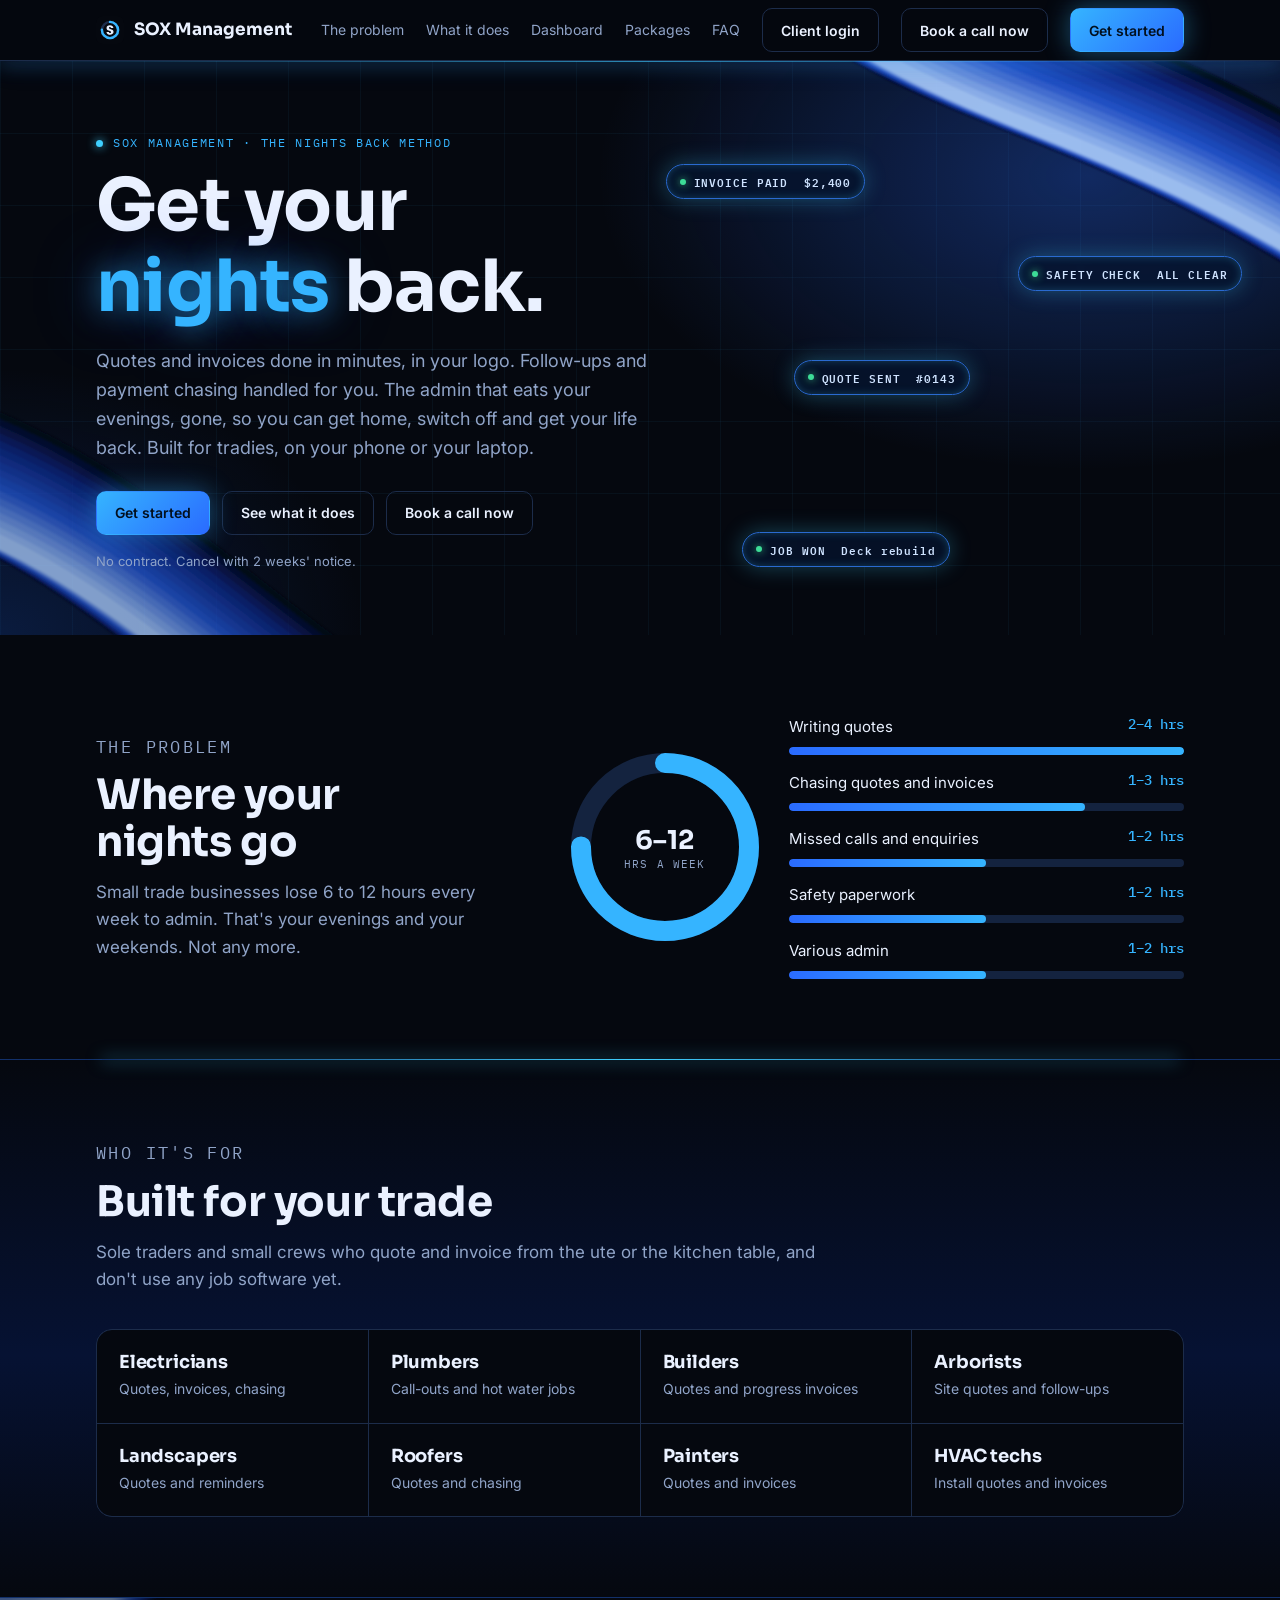
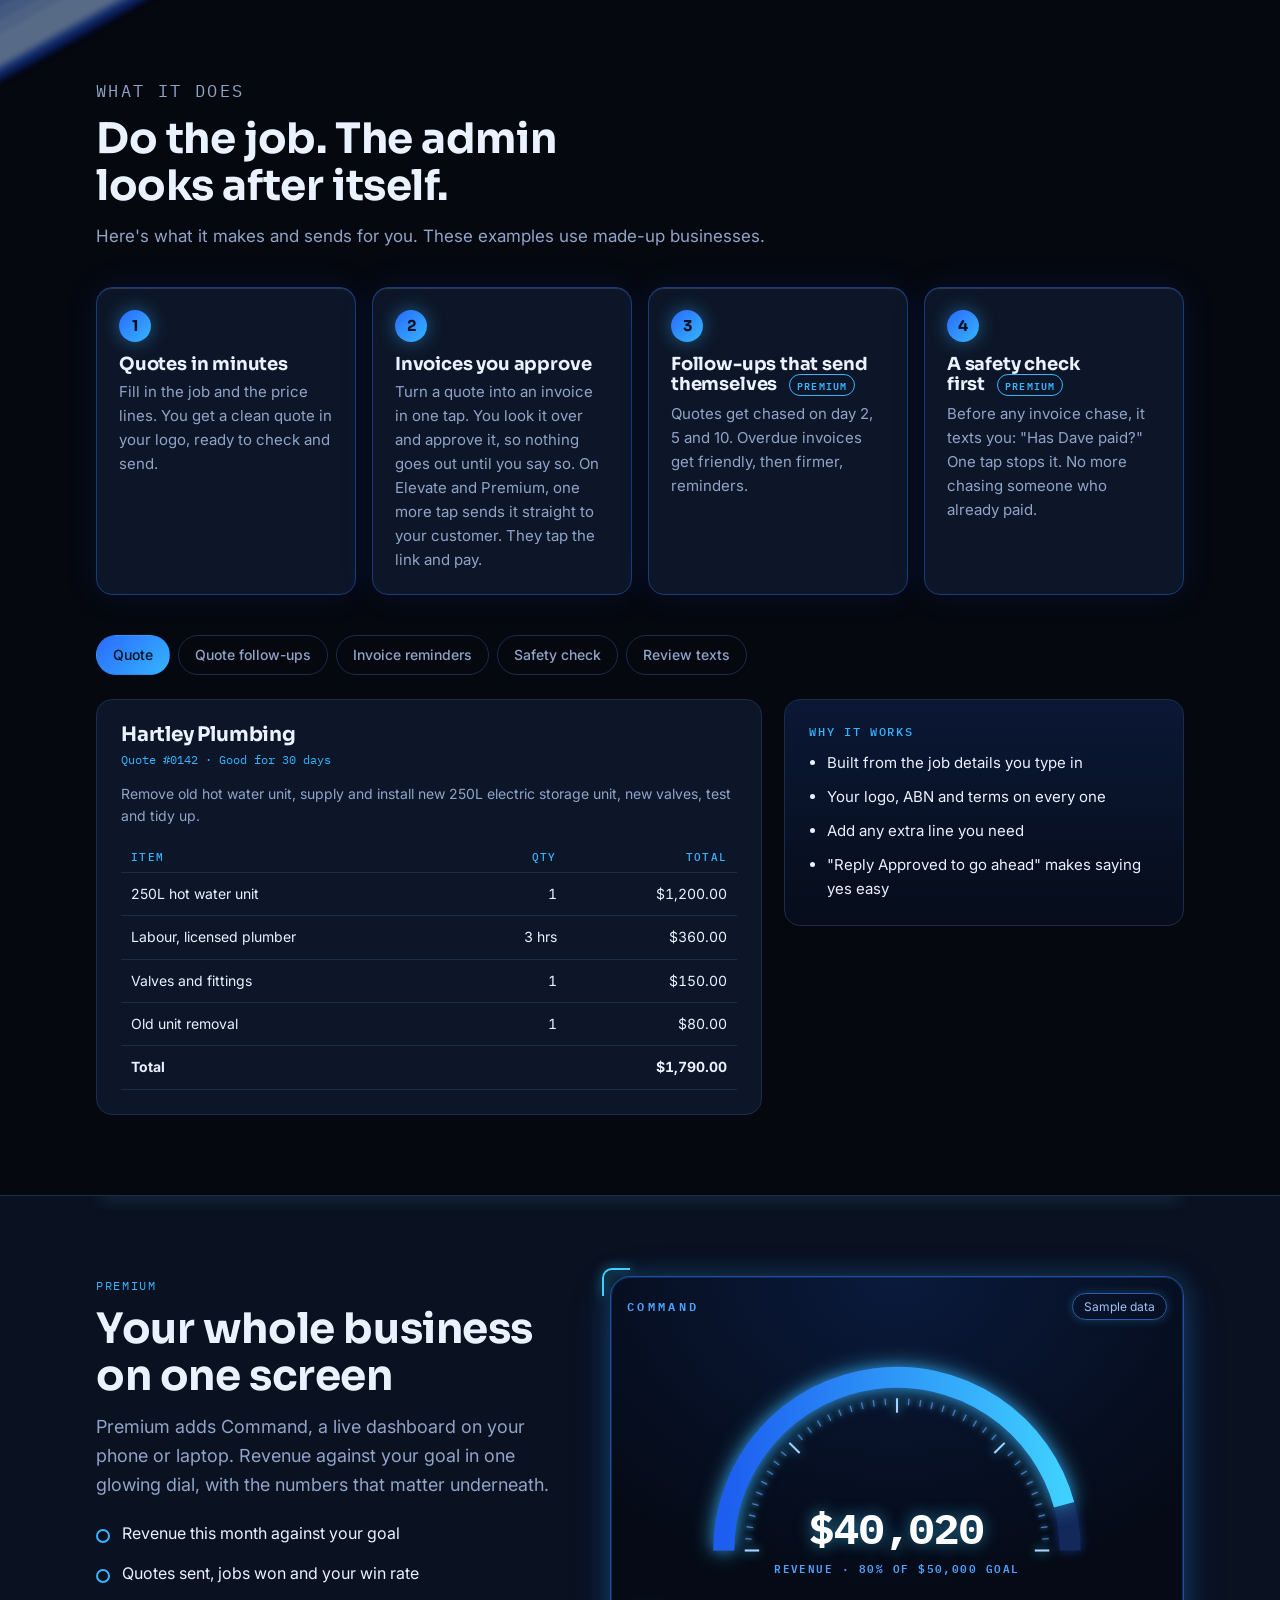
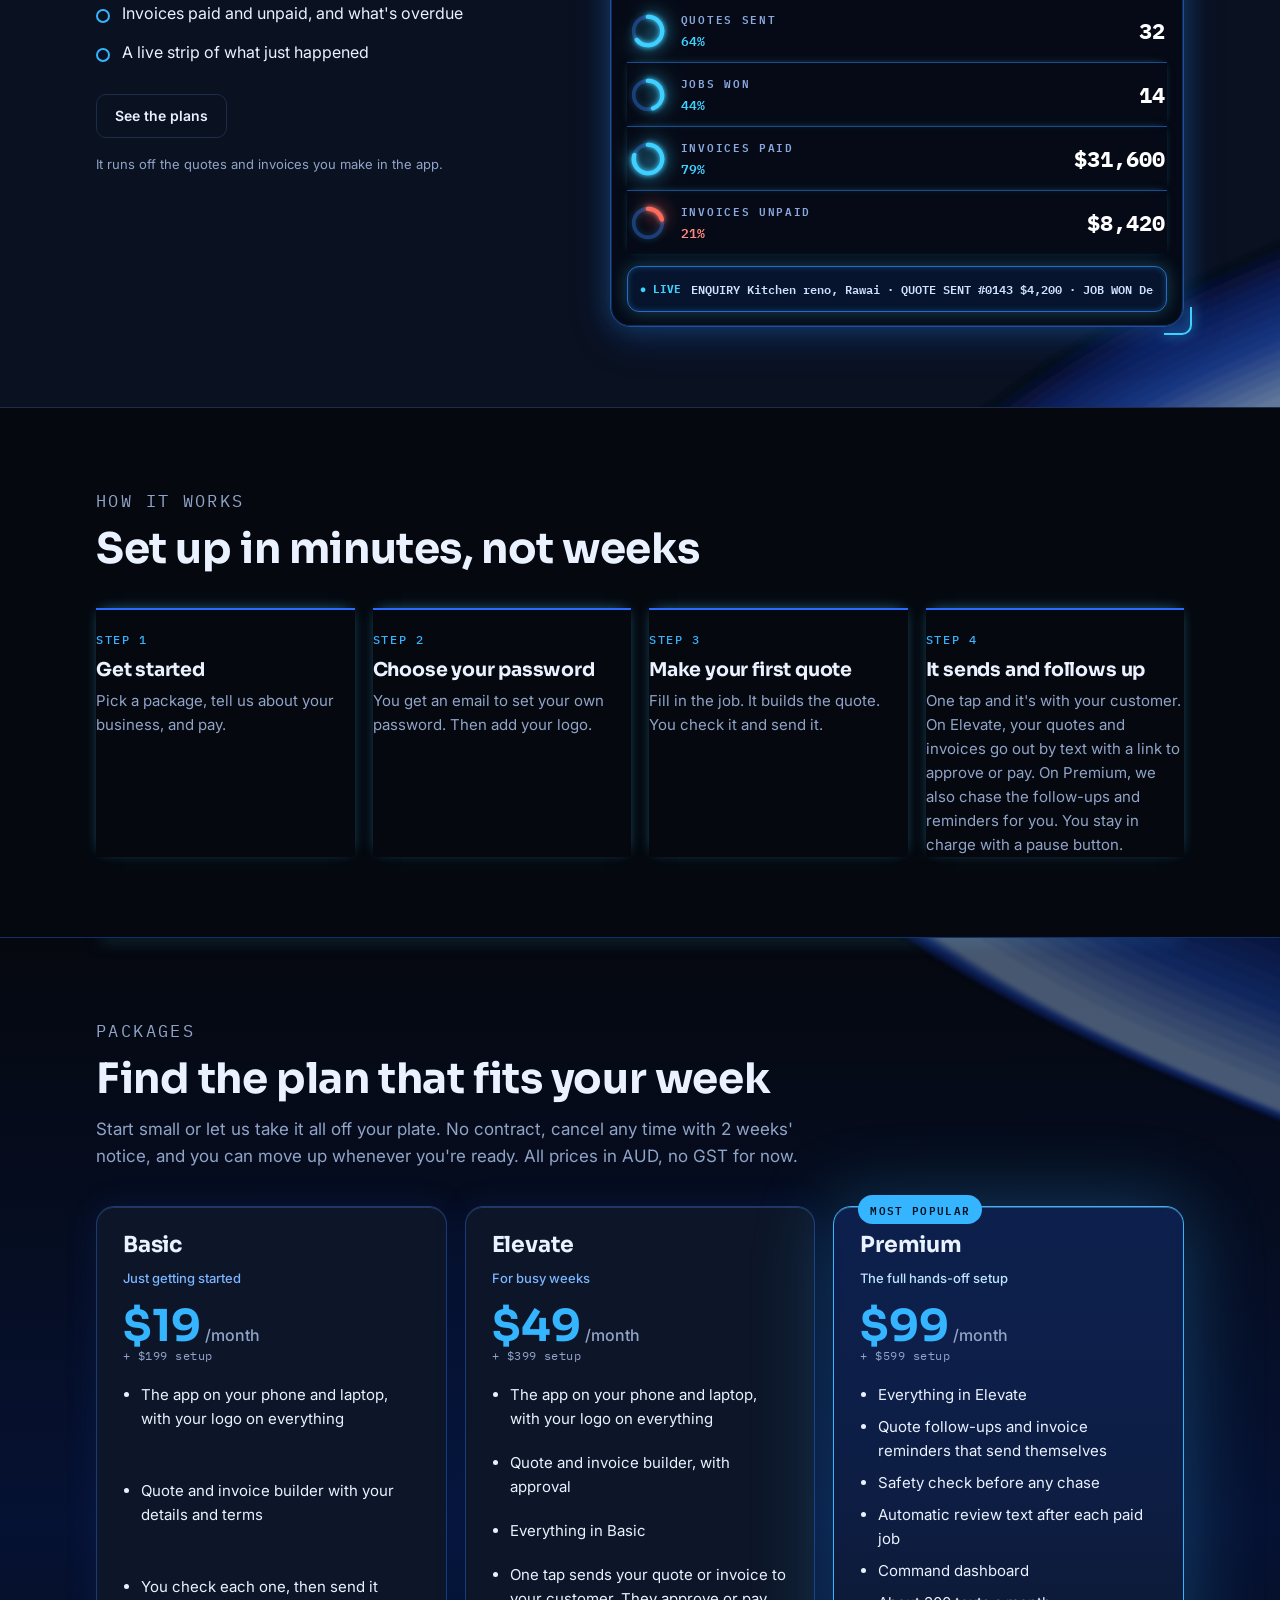
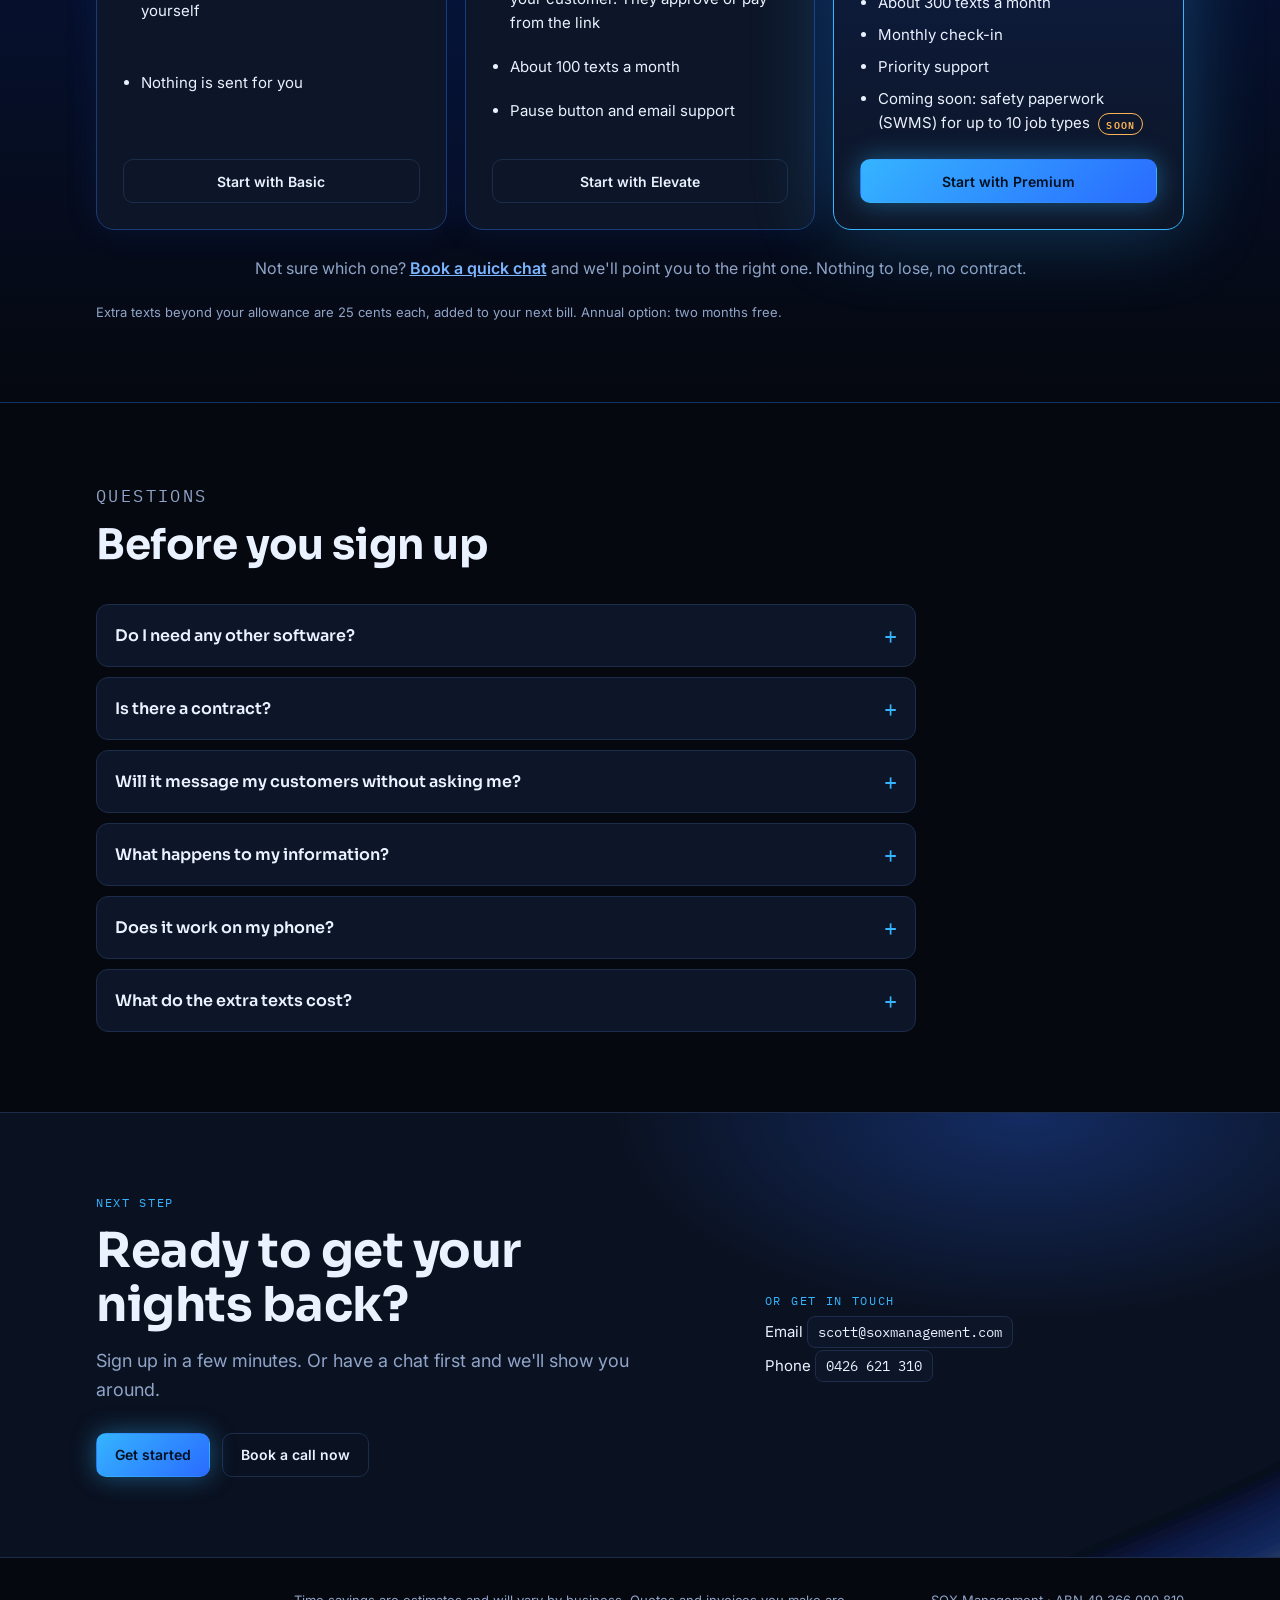
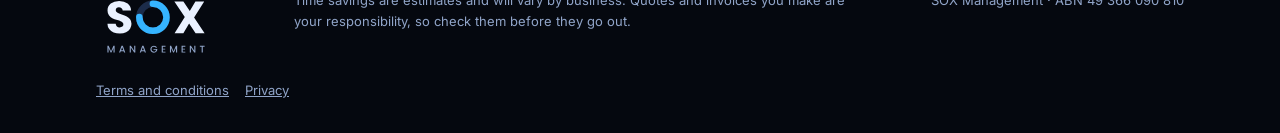
==== commit 13ef026a: "Website: Elevate wording now says one tap sends quotes and invoices Co-Authored-By: Claude Sonnet 5." ====
--- a/index.html
+++ b/index.html
@@ -73,7 +73,7 @@
     <div class="sec-head"><p class="mono">What it does</p><h2>Do the job. The admin looks after itself.</h2><p>Here's what it makes and sends for you. These examples use made-up businesses.</p></div>
     <div class="feat">
       <div class="f"><span class="fi">1</span><h3>Quotes in minutes</h3><p>Fill in the job and the price lines. You get a clean quote in your logo, ready to check and send.</p></div>
-      <div class="f"><span class="fi">2</span><h3>Invoices you approve</h3><p>Turn a quote into an invoice in one tap. You look it over and approve it. Nothing goes out until you say so. On Elevate and Premium, once you approve, it sends to your customer for you.</p></div>
+      <div class="f"><span class="fi">2</span><h3>Invoices you approve</h3><p>Turn a quote into an invoice in one tap. You look it over and approve it, so nothing goes out until you say so. On Elevate and Premium, one more tap sends it straight to your customer. They tap the link and pay.</p></div>
       <div class="f"><span class="fi">3</span><h3>Follow-ups that send themselves <span class="soon tier">PREMIUM</span></h3><p>Quotes get chased on day 2, 5 and 10. Overdue invoices get friendly, then firmer, reminders.</p></div>
       <div class="f"><span class="fi">4</span><h3>A safety check first <span class="soon tier">PREMIUM</span></h3><p>Before any invoice chase, it texts you: "Has Dave paid?" One tap stops it. No more chasing someone who already paid.</p></div>
     </div>
@@ -108,7 +108,7 @@
       <div class="step"><span class="n">STEP 1</span><h3>Get started</h3><p>Pick a package, tell us about your business, and pay.</p></div>
       <div class="step"><span class="n">STEP 2</span><h3>Choose your password</h3><p>You get an email to set your own password. Then add your logo.</p></div>
       <div class="step"><span class="n">STEP 3</span><h3>Make your first quote</h3><p>Fill in the job. It builds the quote. You check it and send it.</p></div>
-      <div class="step"><span class="n">STEP 4</span><h3>It sends and follows up</h3><p>On Elevate, approved quotes and invoices go to your customer for you. On Premium, follow-ups and reminders go out too. You stay in charge with a pause button.</p></div>
+      <div class="step"><span class="n">STEP 4</span><h3>It sends and follows up</h3><p>One tap and it's with your customer. On Elevate, your quotes and invoices go out by text with a link to approve or pay. On Premium, we also chase the follow-ups and reminders for you. You stay in charge with a pause button.</p></div>
     </div>
   </div>
 </section>
@@ -126,7 +126,7 @@
       <div class="pkg">
         <h3>Elevate</h3><p class="tag">For busy weeks</p>
         <div><div class="price">$49<span class="per"> /month</span></div><div class="price-note">+ $399 setup</div></div>
-        <ul><li>The app on your phone and laptop, with your logo on everything</li><li>Quote and invoice builder, with approval</li><li>Everything in Basic</li><li>Quotes and invoices send themselves to your customer once you approve them</li><li>About 100 texts a month</li><li>Pause button and email support</li></ul>
+        <ul><li>The app on your phone and laptop, with your logo on everything</li><li>Quote and invoice builder, with approval</li><li>Everything in Basic</li><li>One tap sends your quote or invoice to your customer. They approve or pay from the link</li><li>About 100 texts a month</li><li>Pause button and email support</li></ul>
         <a class="btn btn-ghost" href="start.html?plan=elevate">Start with Elevate</a>
       </div>
       <div class="pkg pop">
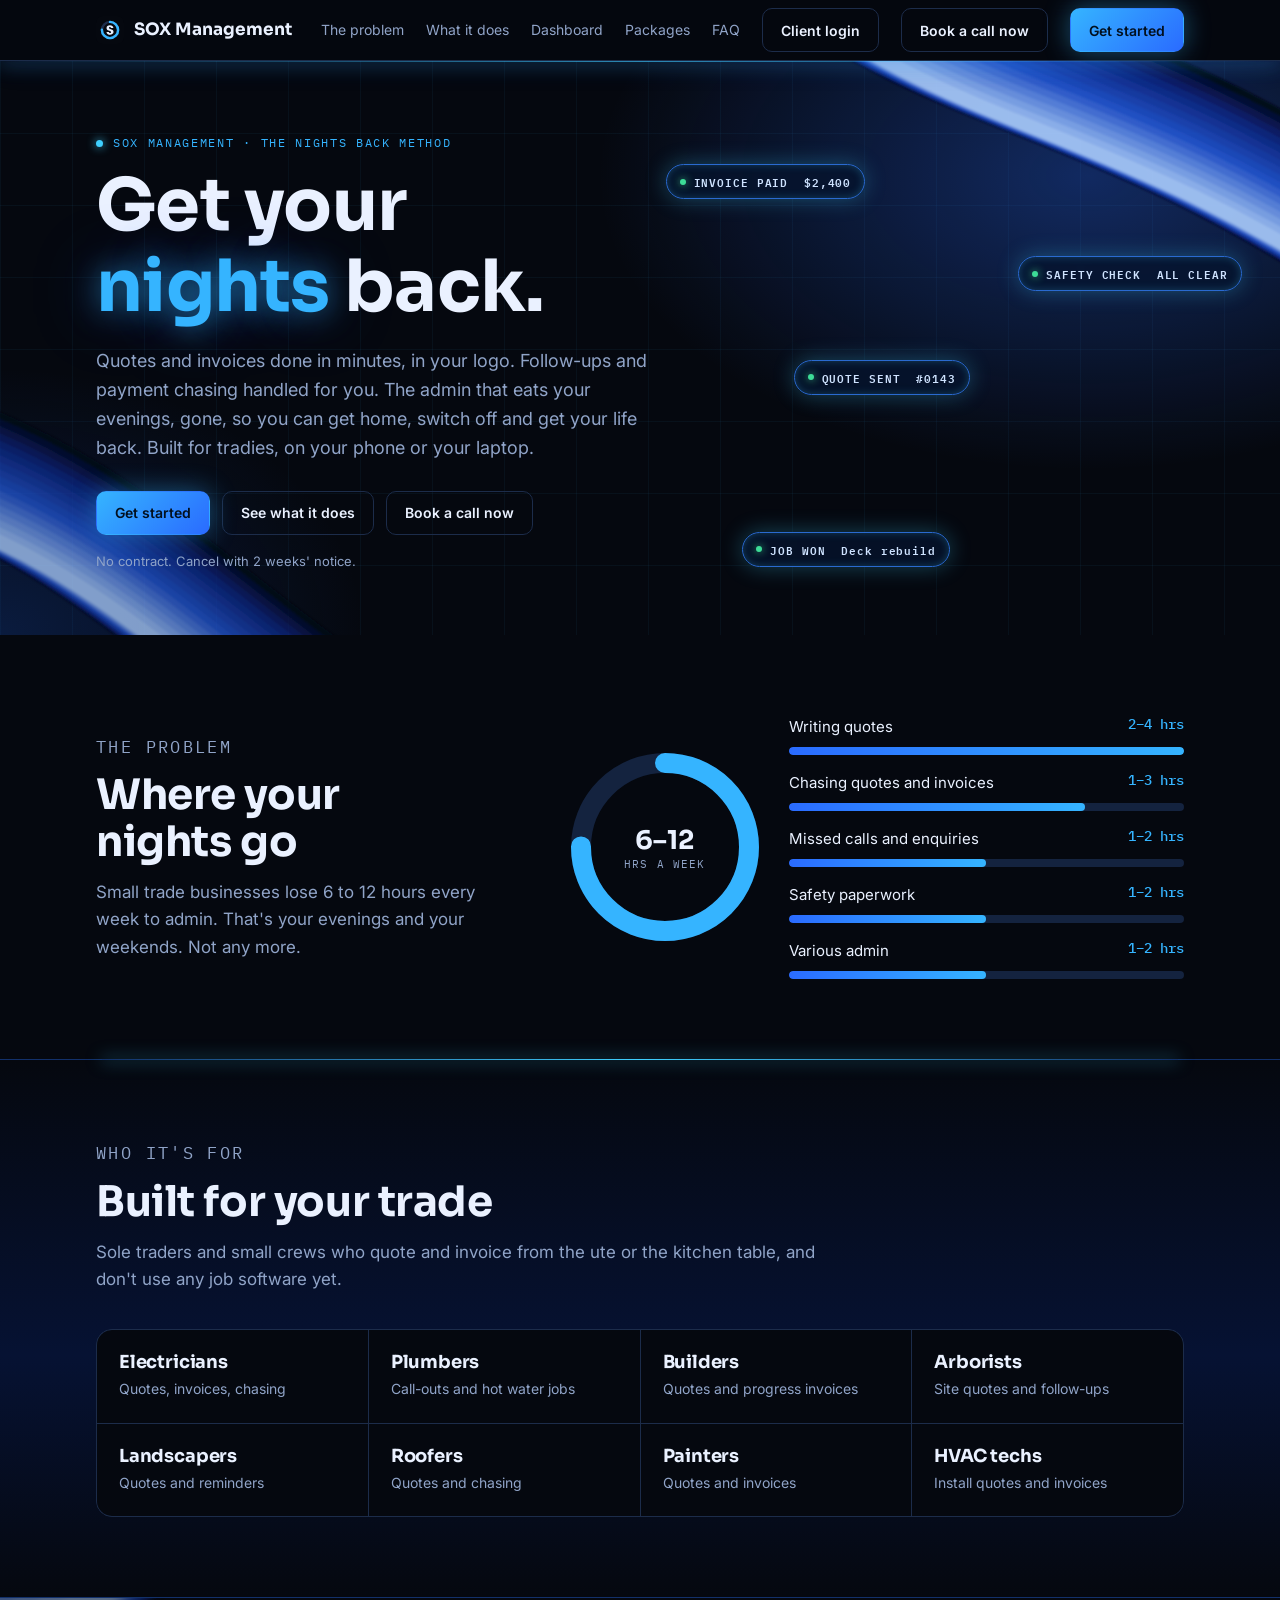
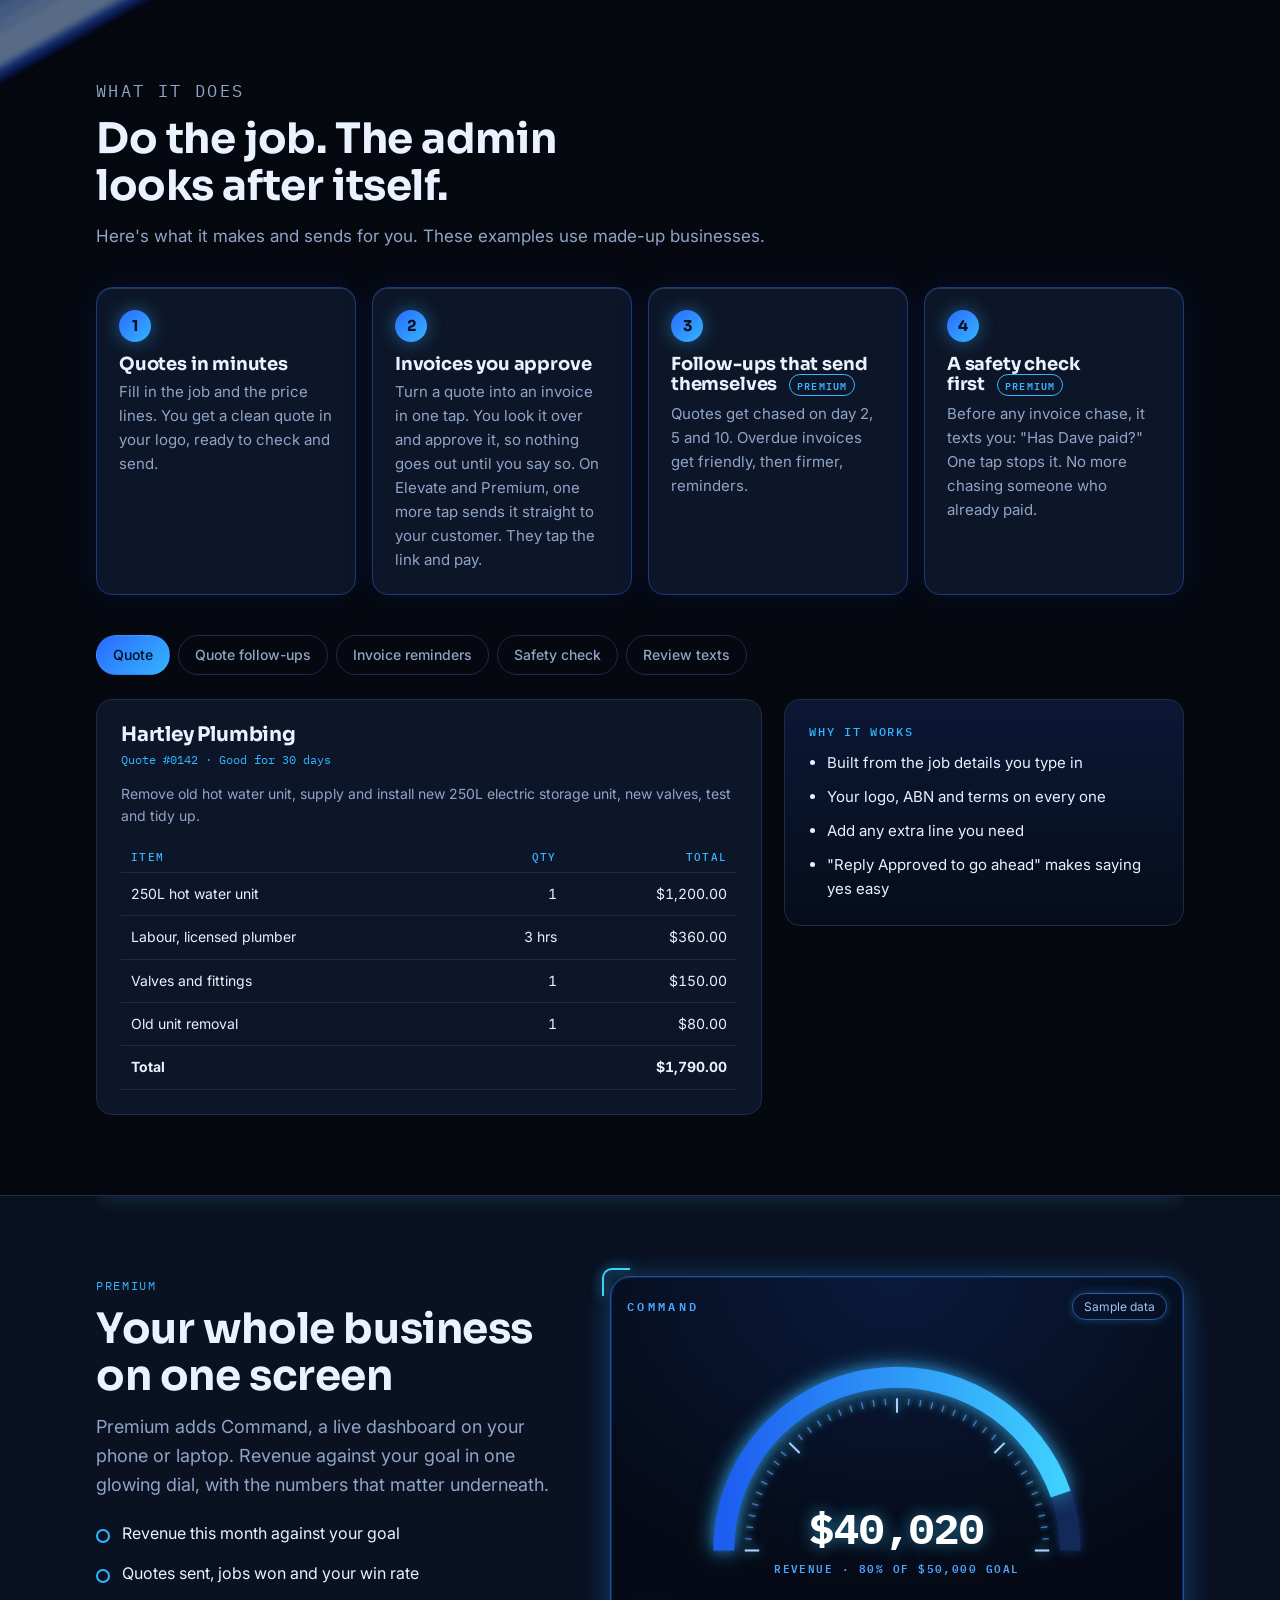
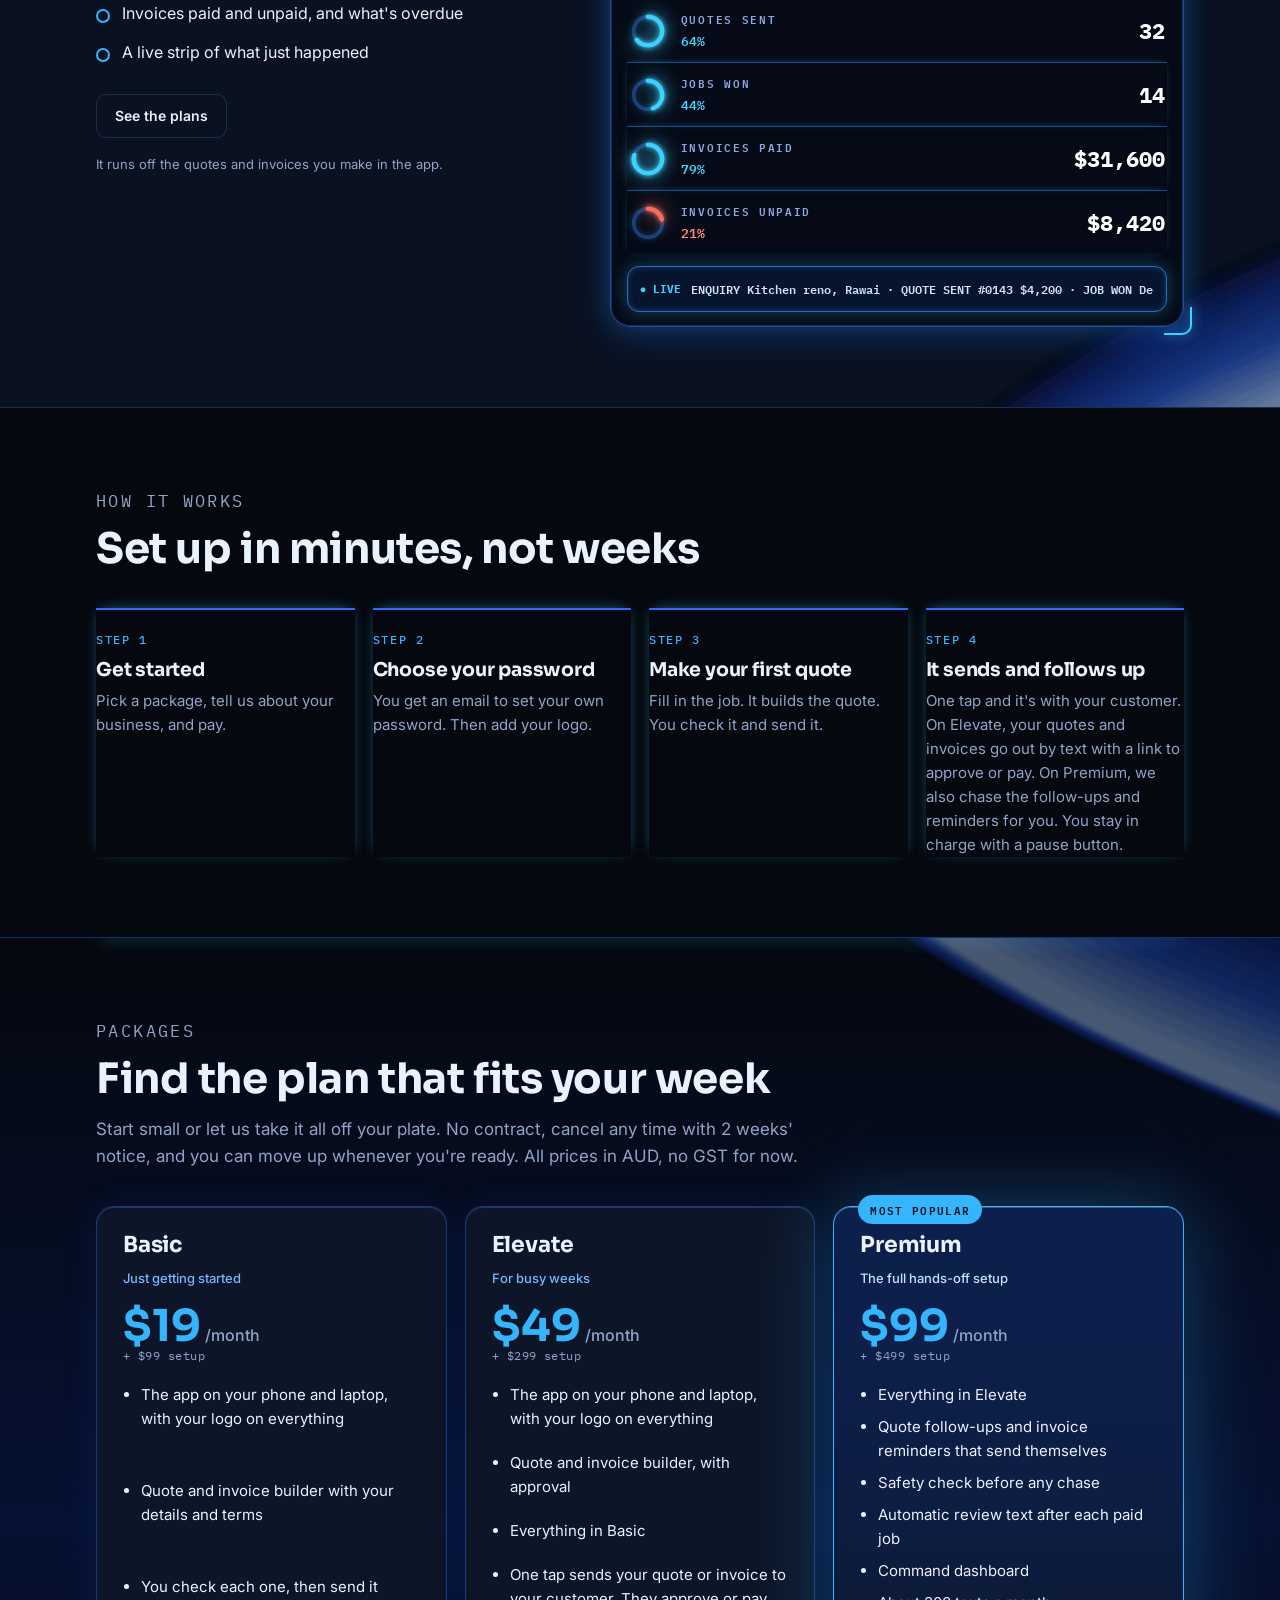
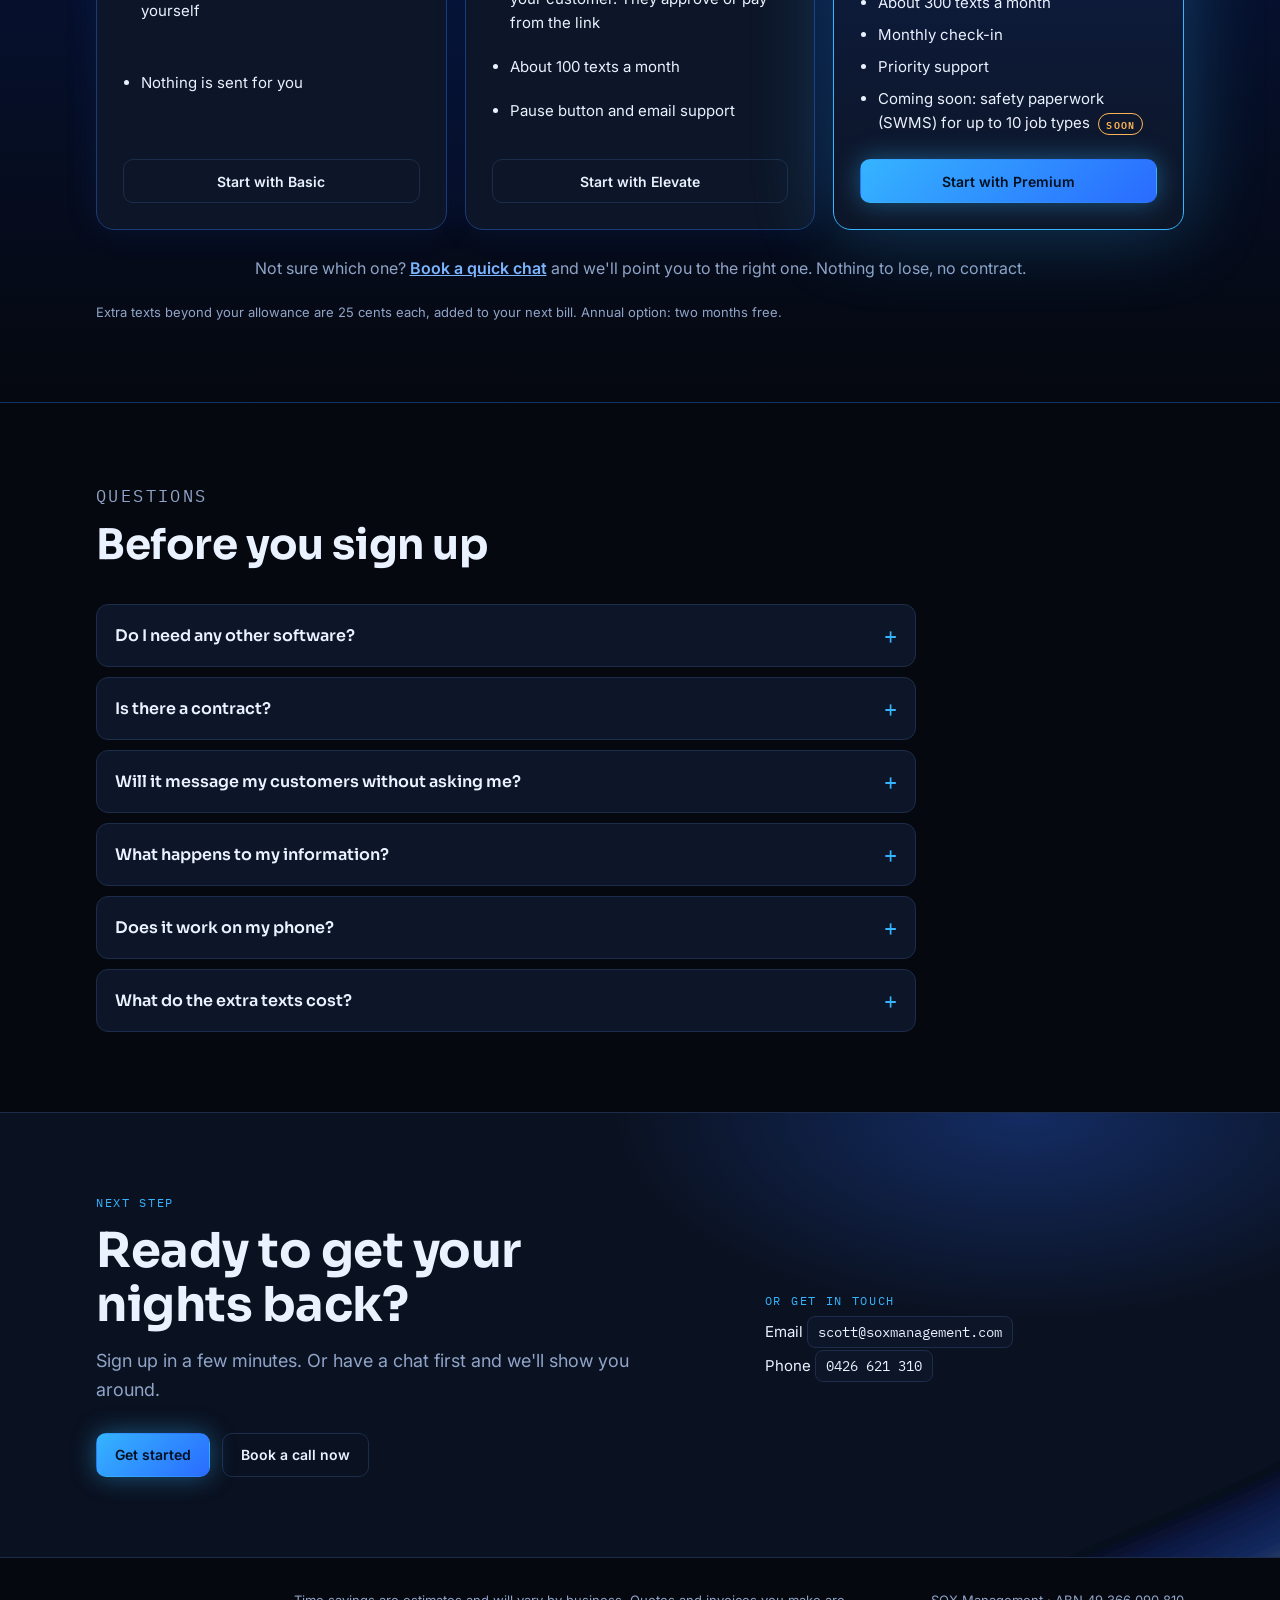
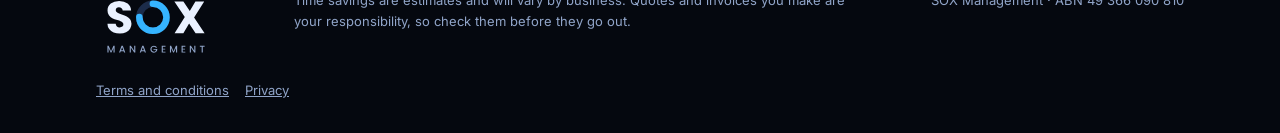
==== commit adc2372e: "Setup fees now $99, $299, $499 Co-Authored-By: Claude Sonnet 5.5 <noreply@anthropic.com> Claude-Sess" ====
--- a/index.html
+++ b/index.html
@@ -119,20 +119,20 @@
     <div class="pkgs">
       <div class="pkg">
         <h3>Basic</h3><p class="tag">Just getting started</p>
-        <div><div class="price">$19<span class="per"> /month</span></div><div class="price-note">+ $199 setup</div></div>
+        <div><div class="price">$19<span class="per"> /month</span></div><div class="price-note">+ $99 setup</div></div>
         <ul><li>The app on your phone and laptop, with your logo on everything</li><li>Quote and invoice builder with your details and terms</li><li>You check each one, then send it yourself</li><li>Nothing is sent for you</li></ul>
         <a class="btn btn-ghost" href="start.html?plan=basic">Start with Basic</a>
       </div>
       <div class="pkg">
         <h3>Elevate</h3><p class="tag">For busy weeks</p>
-        <div><div class="price">$49<span class="per"> /month</span></div><div class="price-note">+ $399 setup</div></div>
+        <div><div class="price">$49<span class="per"> /month</span></div><div class="price-note">+ $299 setup</div></div>
         <ul><li>The app on your phone and laptop, with your logo on everything</li><li>Quote and invoice builder, with approval</li><li>Everything in Basic</li><li>One tap sends your quote or invoice to your customer. They approve or pay from the link</li><li>About 100 texts a month</li><li>Pause button and email support</li></ul>
         <a class="btn btn-ghost" href="start.html?plan=elevate">Start with Elevate</a>
       </div>
       <div class="pkg pop">
         <span class="badge">MOST POPULAR</span>
         <h3>Premium</h3><p class="tag">The full hands-off setup</p>
-        <div><div class="price">$99<span class="per"> /month</span></div><div class="price-note">+ $599 setup</div></div>
+        <div><div class="price">$99<span class="per"> /month</span></div><div class="price-note">+ $499 setup</div></div>
         <ul><li>Everything in Elevate</li><li>Quote follow-ups and invoice reminders that send themselves</li><li>Safety check before any chase</li><li>Automatic review text after each paid job</li><li>Command dashboard</li><li>About 300 texts a month</li><li>Monthly check-in</li><li>Priority support</li><li>Coming soon: safety paperwork (SWMS) for up to 10 job types <span class="soon">SOON</span></li></ul>
         <a class="btn btn-primary" href="start.html?plan=premium">Start with Premium</a>
       </div>
